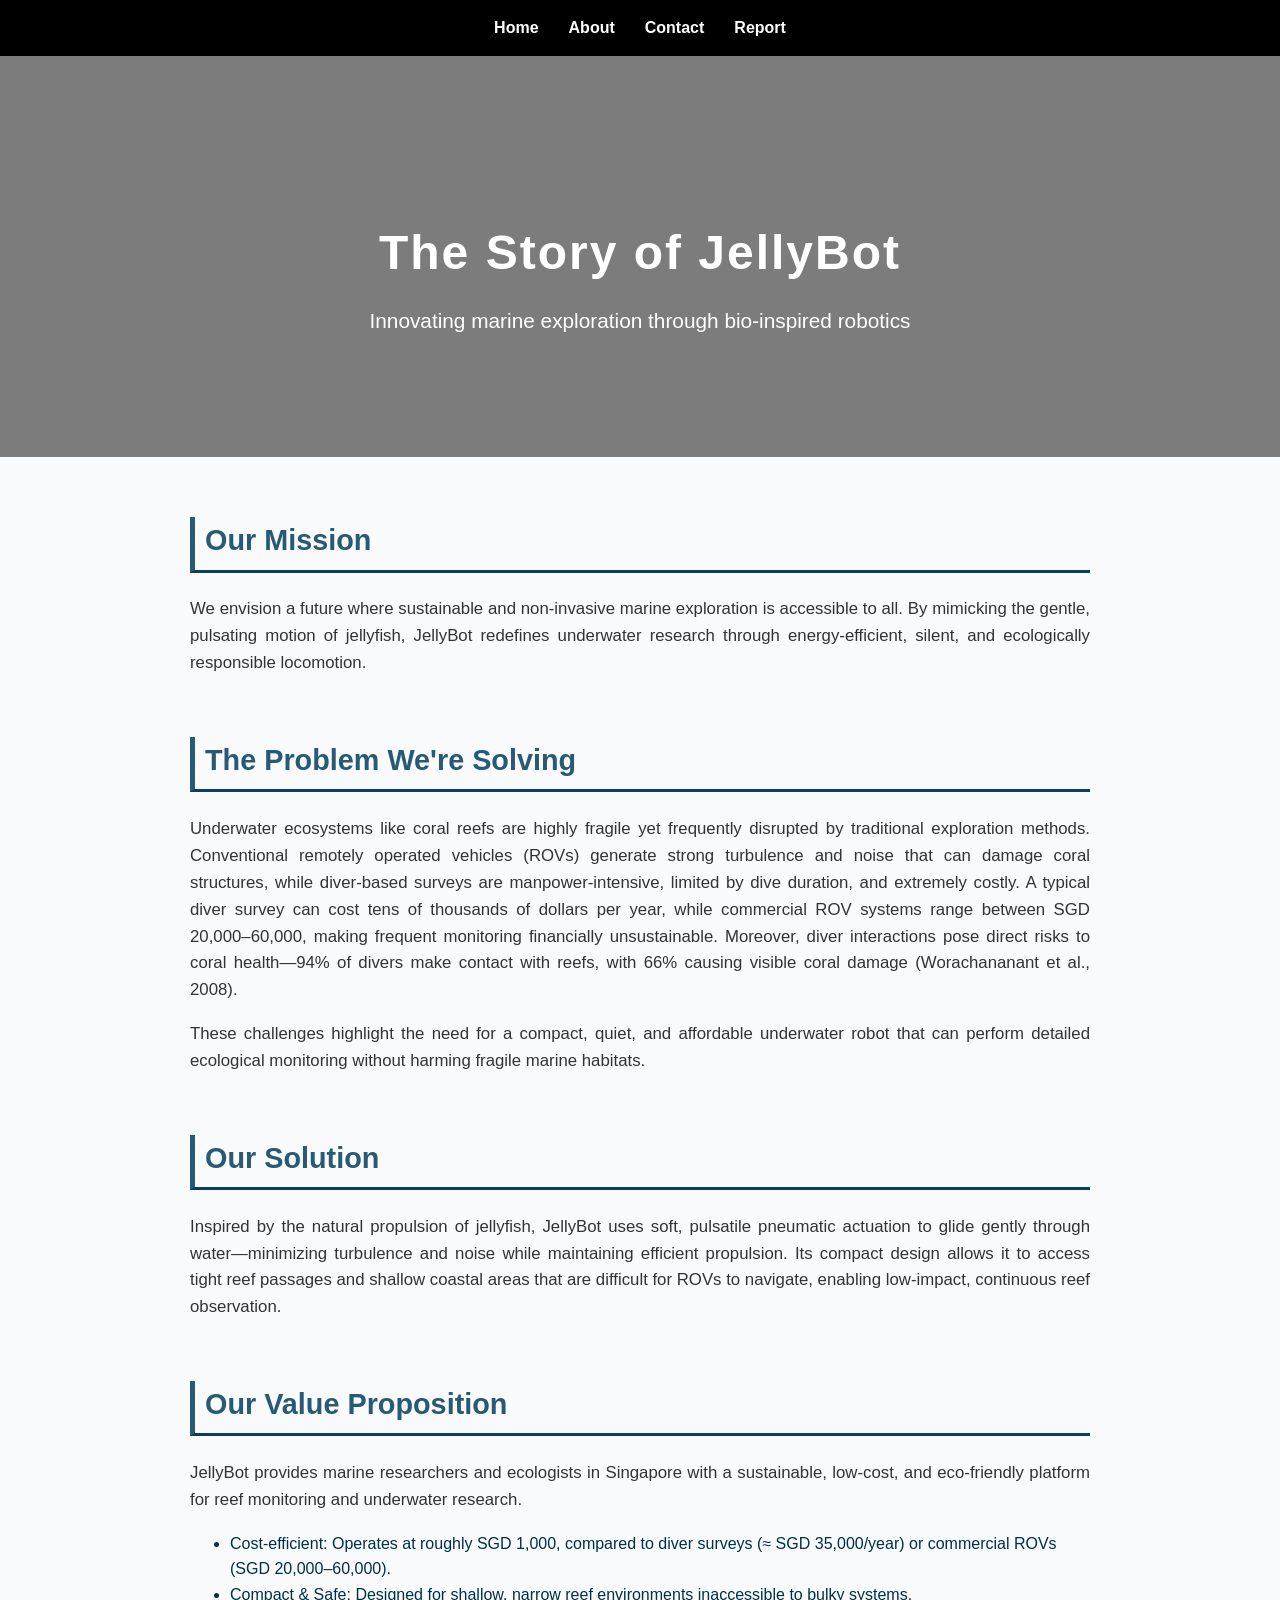
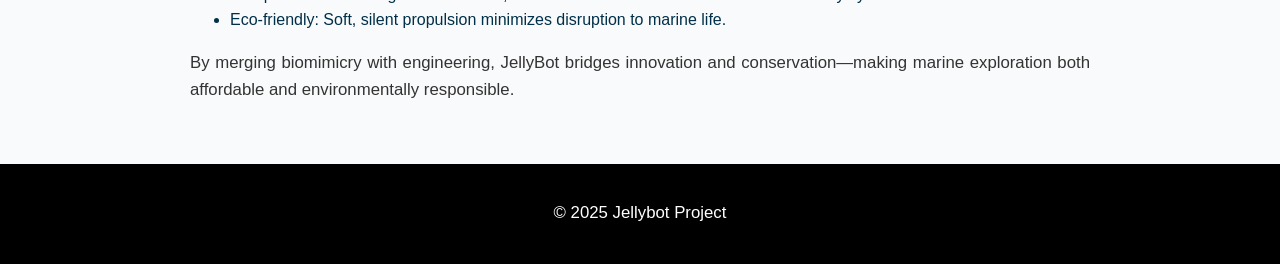
==== about.html @ fb3aaa93 "Update about.html" ====
<!DOCTYPE html>
<html lang="en">
<head>
  <meta charset="UTF-8">
  <meta name="viewport" content="width=device-width, initial-scale=1.0">
  <title>About JellyBot</title>
  <link rel="stylesheet" href="css/style.css">
  <style>
    body {
      margin: 0;
      font-family: Arial, sans-serif;
      background-color: #f9fafb;
      color: #003049;
    }

    /* Header Navigation */
    header nav {
      display: flex;
      justify-content: center;
      gap: 30px;
      background-color: #000;
      padding: 15px 0;
    }

    header nav a {
      color: white;
      text-decoration: none;
      font-weight: bold;
    }

    header nav a:hover {
      text-decoration: underline;
    }

    /* Hero Banner */
    .hero {
      background-image: url('https://github.com/JellyBotNUS/JellyBotNUS.github.io/blob/main/images/backgroundimage.jpg?raw=true');
      background-size: cover;
      background-position: center;
      background-repeat: no-repeat;
      color: white;
      text-align: center;
      padding: 120px 20px;
      position: relative;
    }

    .hero::before {
      content: "";
      position: absolute;
      top: 0; left: 0; right: 0; bottom: 0;
      background: rgba(0, 0, 0, 0.5);
      z-index: 0;
    }

    .hero h1 {
      position: relative;
      z-index: 1;
      font-size: 3em;
      letter-spacing: 2px;
    }

    .hero p {
      position: relative;
      z-index: 1;
      font-size: 1.3em;
      margin-top: 10px;
      color: #dbe8f4;
    }

    /* Content Container */
    .content-container {
      max-width: 900px;
      margin: 40px auto;
      padding: 0 20px;
      text-align: left;
    }

    section {
      margin-bottom: 60px;
    }

    h2 {
      color: #295a75;
      border-left: 5px solid #295a75;
      padding-left: 10px;
    }

    /* Team Section */
    .team-members {
      display: flex;
      flex-wrap: wrap;
      justify-content: center;
      gap: 30px;
      margin-top: 30px;
    }

    .team-member {
      text-align: center;
      background: white;
      padding: 20px;
      border-radius: 12px;
      box-shadow: 0 4px 12px rgba(0, 0, 0, 0.1);
      flex: 1 1 200px;
      max-width: 220px;
      transition: transform 0.3s;
    }

    .team-member:hover {
      transform: translateY(-5px);
    }

    .team-member img {
      width: 120px;
      height: 120px;
      border-radius: 50%;
      object-fit: cover;
      margin-bottom: 15px;
      border: 3px solid #295a75;
    }

    .team-member h3 {
      margin-bottom: 5px;
      color: #003049;
    }

    .team-member h4 {
      margin-top: 0;
      color: #295a75;
      font-weight: normal;
    }

    .team-member p {
      color: #555;
      font-size: 0.9em;
    }

    footer {
      background-color: #000;
      color: white;
      text-align: center;
      padding: 20px 0;
    }
  </style>
</head>

<body>
  <!-- Navigation -->
  <header>
    <nav>
      <a href="../index.html">Home</a>
      <a href="../about.html">About</a>
      <a href="../contact.html">Contact</a>
      <a href="report/report.html">Report</a>
    </nav>
  </header>

  <!-- Hero Section -->
  <section class="hero">
    <h1>The Story of JellyBot</h1>
	<p style="text-align: center; color:white">Innovating marine exploration through bio-inspired robotics</p>
  </section>

  <!-- Mission, Vision, and Beliefs -->
  <div class="content-container">
    <section>
      <h2>Our Mission</h2>
      <p>
        We envision a future where sustainable and non-invasive marine exploration is accessible to all. By mimicking the gentle, pulsating motion of jellyfish, JellyBot redefines underwater research through energy-efficient, silent, and ecologically responsible locomotion.  
      </p>
    </section>

    <section>
      <h2>The Problem We're Solving</h2>
      <p>
    Underwater ecosystems like coral reefs are highly fragile yet frequently disrupted by traditional exploration methods. Conventional remotely operated vehicles (ROVs) generate strong turbulence and noise that can damage coral structures, while diver-based surveys are manpower-intensive, limited by dive duration, and extremely costly.
    A typical diver survey can cost tens of thousands of dollars per year, while commercial ROV systems range between SGD 20,000–60,000, making frequent monitoring financially unsustainable.
    Moreover, diver interactions pose direct risks to coral health—94% of divers make contact with reefs, with 66% causing visible coral damage (Worachananant et al., 2008).
    </p><p>
    These challenges highlight the need for a compact, quiet, and affordable underwater robot that can perform detailed ecological monitoring without harming fragile marine habitats.
    </p>
      </section>
    
    <section>
      <h2>Our Solution</h2>
      <p>
        Inspired by the natural propulsion of jellyfish, JellyBot uses soft, pulsatile pneumatic actuation to glide gently through water—minimizing turbulence and noise while maintaining efficient propulsion. Its compact design allows it to access tight reef passages and shallow coastal areas that are difficult for ROVs to navigate, enabling low-impact, continuous reef observation.
      </p>
    </section>

    <section>
      <h2>Our Value Proposition</h2>
      <p>
        JellyBot provides marine researchers and ecologists in Singapore with a sustainable, low-cost, and eco-friendly platform for reef monitoring and underwater research.
        <p> <ul>
		    <li>Cost-efficient: Operates at roughly SGD 1,000, compared to diver surveys (≈ SGD 35,000/year) or commercial ROVs (SGD 20,000–60,000).</li>
        <li>Compact & Safe: Designed for shallow, narrow reef environments inaccessible to bulky systems.</li>
        <li>Eco-friendly: Soft, silent propulsion minimizes disruption to marine life.</li>
        </ul></p><p>
        By merging biomimicry with engineering, JellyBot bridges innovation and conservation—making marine exploration both affordable and environmentally responsible.
      </p>
    </section>

  </div>

  <!-- Footer -->
  <footer>
    <p style="text-align:center; color:white;">© 2025 Jellybot Project</p>
  </footer>
</body>
</html>
---- css/style.css ----
/* ===== GLOBAL ===== */
body {
  margin: 0;
  font-family: Arial, sans-serif;
  color: #333;
  line-height: 1.6;
  background-color: #fdfdfd;
}

/* ===== NAVIGATION ===== */
header nav {
  display: flex;
  justify-content: center;
  gap: 30px;
  background-color: #000; /* Dark ocean blue */
  padding: 15px 0;
}

header nav a {
  color: white;
  text-decoration: none;
  font-weight: bold;
  font-size: 1rem;
  transition: 0.3s;
}

header nav a:hover {
  text-decoration: underline;
  color: #ffd700;
}

/* ===== HERO SECTION ===== */
.hero {
  position: relative;
  background-image: url('https://github.com/JellyBotNUS/JellyBotNUS.github.io/blob/main/images/backgroundimage.jpg?raw=true');
  background-size: cover;
  background-position: center;
  background-repeat: no-repeat;
  color: white;
  text-align: center;
  padding: 120px 20px;
}

.hero::before {
  content: "";
  position: absolute;
  inset: 0;
  background: rgba(0, 0, 0, 0.5);
  z-index: 0;
}

.hero h1,
.hero p {
  position: relative;
  z-index: 1;
}

.hero h1 {
  font-size: 2.5rem;
  margin-bottom: 12px;
}

.hero p {
  font-size: 1.2rem;
  max-width: 600px;
  margin: 0 auto;
}

/* ===== FEATURES SECTION (Index) ===== */
.features {
  display: grid;
  grid-template-columns: repeat(auto-fit, minmax(250px, 1fr));
  gap: 25px;
  padding: 60px 20px;
  max-width: 1000px;
  margin: auto;
}

.feature-card {
  background: #f9f9f9;
  border-radius: 12px;
  padding: 25px;
  text-align: center;
  box-shadow: 0 6px 15px rgba(0, 0, 0, 0.15);
  transition: transform 0.3s;
}

.feature-card:hover {
  transform: translateY(-5px);
}

.feature-card h2 {
  color: #0a3d62;
  margin-top: 0;
}

/* ===== CONTENT CONTAINERS ===== */
.content-container,
main {
  max-width: 900px;
  margin: 60px auto;
  padding: 0 20px 80px;
  text-align: left;
}

h2 {
  color: #0a3d62;
  margin-top: 40px;
  border-bottom: 3px solid #0a3d62;
  padding-bottom: 6px;
  font-size: 1.8rem;
}

p {
  text-align: justify;
  color: #333;
  font-size: 1.05rem;
}

/* ===== SUBSYSTEM SECTION ===== */
.subsystem-heading {
  text-align: center;
  color: #0a3d62;
  font-size: 2rem;
  font-weight: bold;
  margin-top: 60px;
}

.subsystems {
  display: grid;
  grid-template-columns: repeat(auto-fit, minmax(200px, 1fr));
  gap: 30px;
  padding: 40px 20px 80px;
  max-width: 1000px;
  margin: auto;
}

.cube {
  background-color: #0a3d62;
  color: white;
  border-radius: 15px;
  text-align: center;
  padding: 60px 20px;
  text-decoration: none;
  font-size: 1.2rem;
  font-weight: bold;
  transition: transform 0.3s, background-color 0.3s;
  box-shadow: 0 6px 15px rgba(0, 0, 0, 0.2);
}

.cube:hover {
  background-color: #1b6ca8;
  transform: translateY(-5px);
}

/* ===== SUBSYSTEM OVERVIEW (Report Pages) ===== */
.subsystem-overview {
  max-width: 900px;
  margin: 60px auto 10px;
  padding: 0 20px;
}

.subsystem-header {
  text-align: left;
  margin-bottom: 10px;
}

.subsystem-header h2 {
  color: #0a3d62;
  font-size: 2rem;
  margin: 0;
  font-weight: 700;
}

.subsystem-overview p {
  text-align: justify;
  color: #333;
  font-size: 1.1rem;
  line-height: 1.6;
  margin: 0 auto 25px;
  max-width: 750px;
}

.subsystem-description {
  color: black;
  text-align: center;
  padding: 40px 60px;
  margin: 50px auto;
  border-radius: 12px;
  max-width: 900px;
  line-height: 1.6;
  font-size: 1.1rem;
  box-shadow: 0 4px 12px rgba(0, 0, 0, 0.3);
}

/* ===== TABLE OF CONTENT ===== */
.table-of-content {
  max-width: 900px;
  margin: 40px auto;
  padding: 0 20px;
}

.table-of-content h2 {
  color: #0a3d62;
  border-bottom: 3px solid #0a3d62;
  padding-bottom: 6px;
}

.table-of-content sl-tree {
  margin-top: 10px;
}

/* ===== SUBSECTIONS ===== */
.subsection {
  margin-left: 30px;
  font-size: 1.3em;
  color: #0a3d62;
}

/* ===== IMAGE STYLES ===== */
.center-image {
  text-align: center;
  margin: 20px 0;
}

.center-image img {
  width: 70%;
  border-radius: 8px;
  box-shadow: 0 2px 8px rgba(0, 0, 0, 0.2);
}

.image-row {
  display: flex;
  justify-content: space-between;
  margin-top: 20px;
  gap: 10px;
  margin-bottom: 0px;
}

.image-left {
  flex: 3;
}

.image-right {
  flex: 1;
}

.image-left img,
.image-right img {
  width: 100%;
  border-radius: 8px;
  box-shadow: 0 2px 8px rgba(0, 0, 0, 0.2);
}

.figure-caption {
  text-align: center;
  font-size: 0.9em;
  color: #555;
  margin-top: 8px;
  font-style: italic;
}

/* ===== TABLE STYLES ===== */
.styled-table {
  width: 100%;
  border-collapse: collapse;
  margin-top: 20px;
  text-align: center;
  font-family: Arial, sans-serif;
}

.styled-table th {
  background-color: #0a3d62;
  color: white;
  padding: 10px;
  border: 1px solid #333;
}

.styled-table td {
  border: 1px solid #333;
  padding: 8px;
  color: #333;
}

.styled-table tr:nth-child(even) {
  background-color: #f2f2f2;
}

.styled-table tr:hover {
  background-color: #dbe8f1;
}

/* ===== FOOTER ===== */
footer {
  background-color: #000;
  color: white;
  text-align: center;
  padding: 20px 0;
  margin-top: 60px;
  font-size: 0.95rem;
}

/* ===== LINKS ===== */
a {
  color: #1b6ca8;
  text-decoration: none;
}

a:hover {
  text-decoration: underline;
}
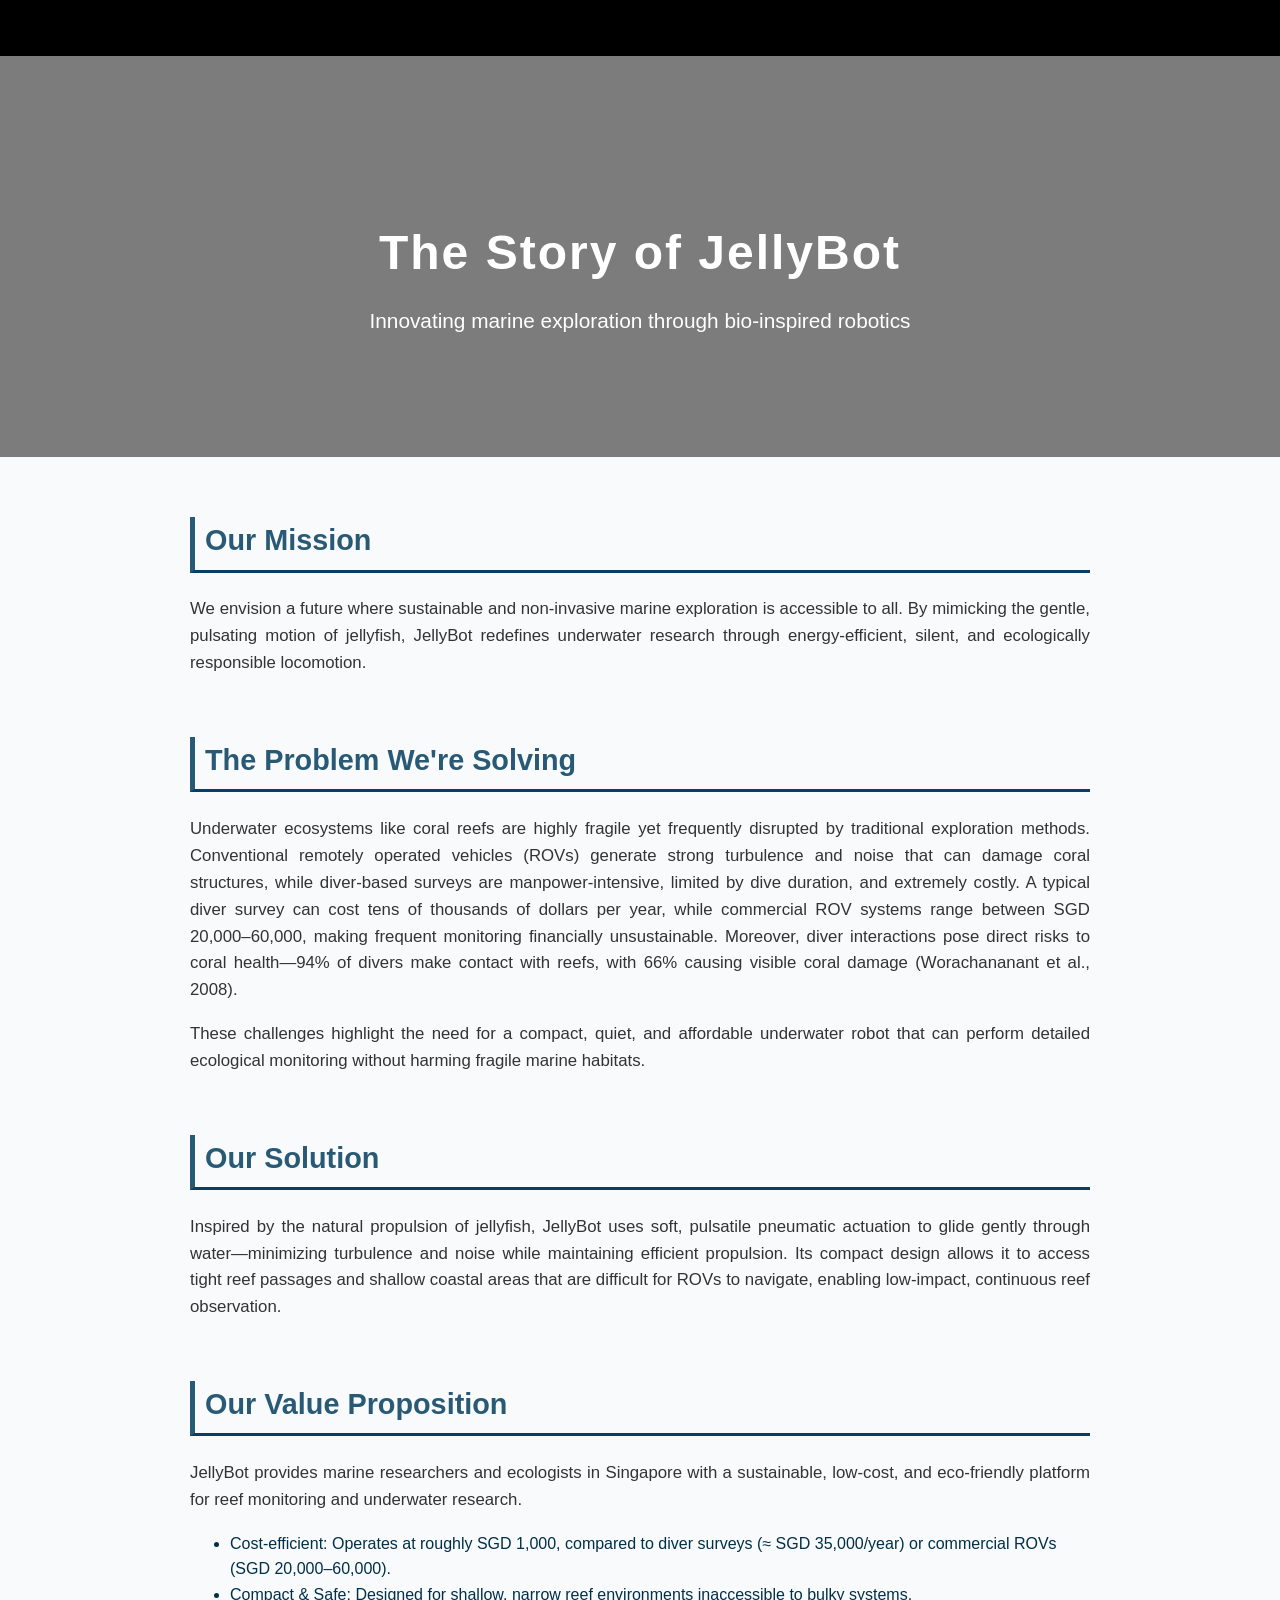
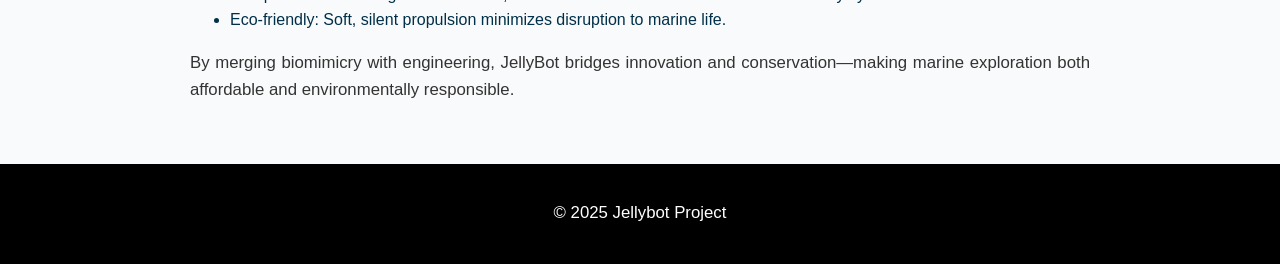
==== commit 85f24e36: "Update about.html" ====
--- a/about.html
+++ b/about.html
@@ -23,7 +23,7 @@
     }
 
     header nav a {
-      color: white;
+      color: black;
       text-decoration: none;
       font-weight: bold;
     }
@@ -219,3 +219,4 @@
 
 
 
+
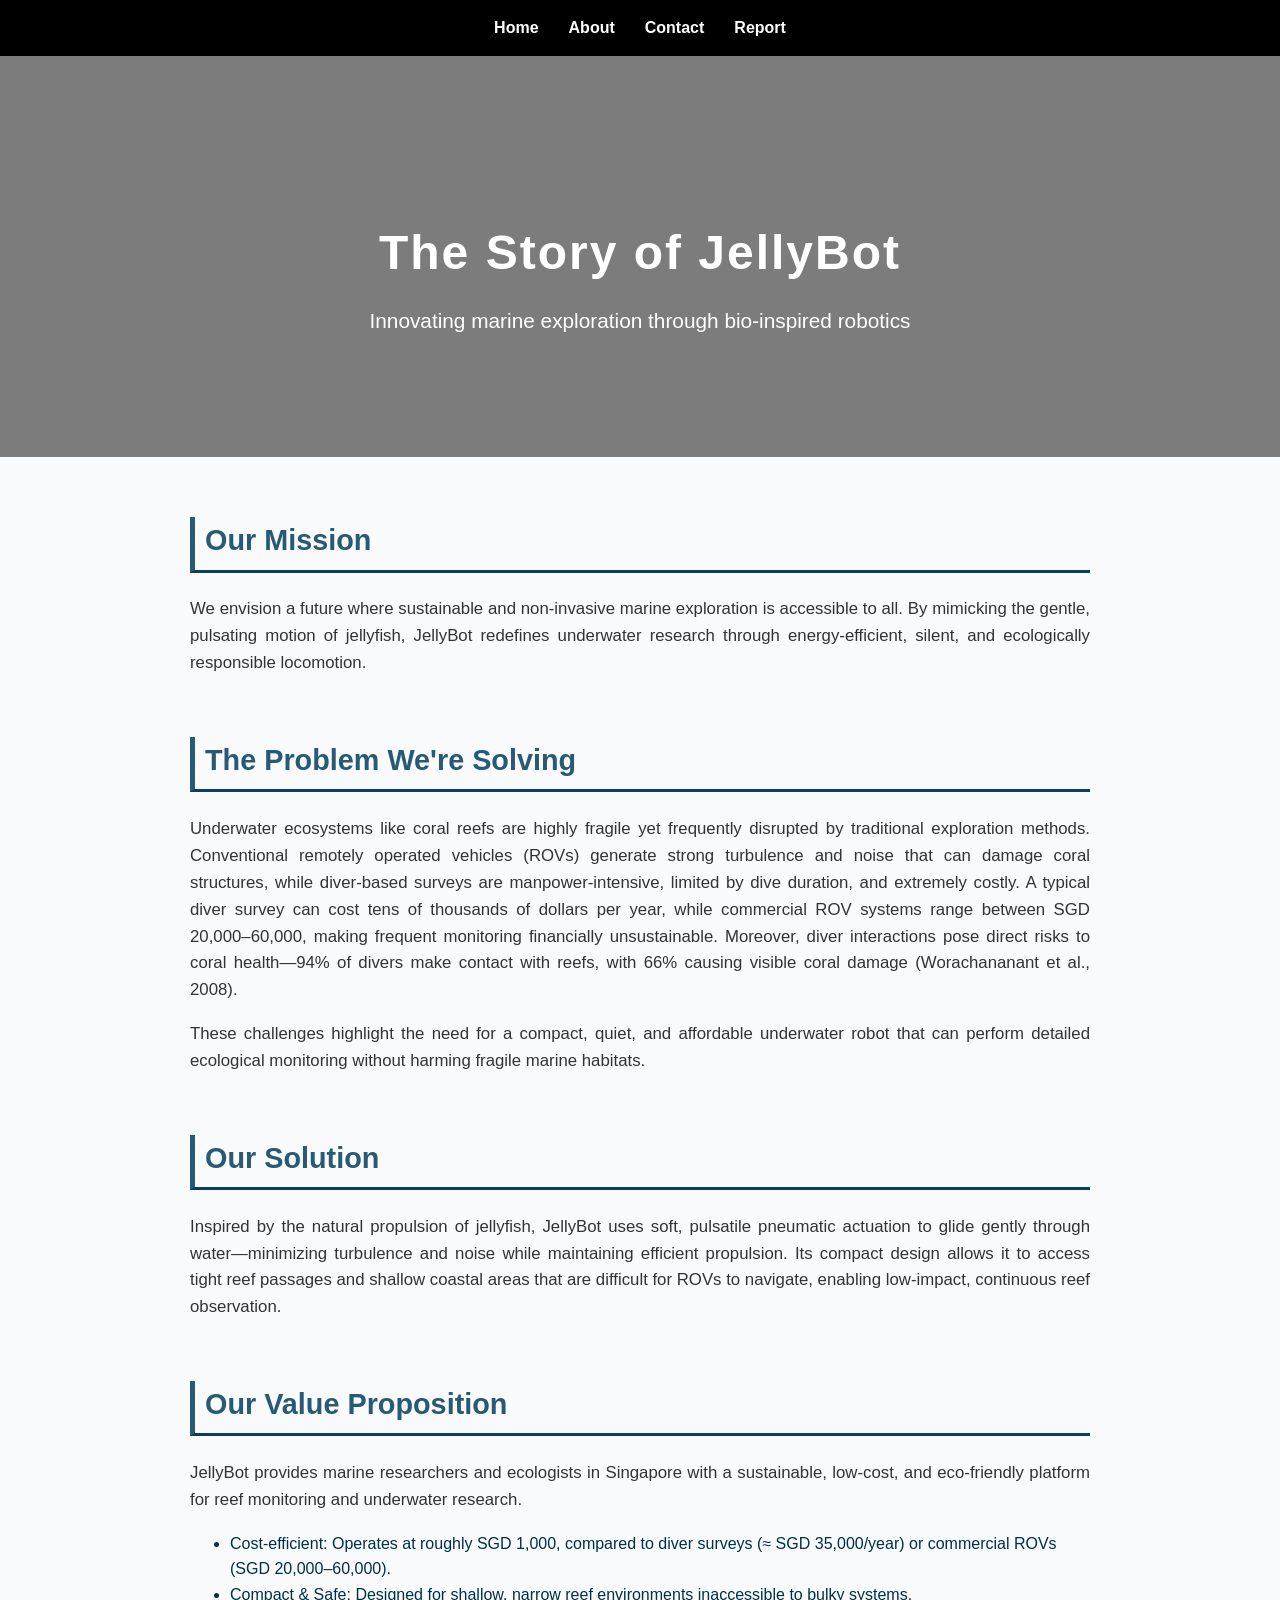
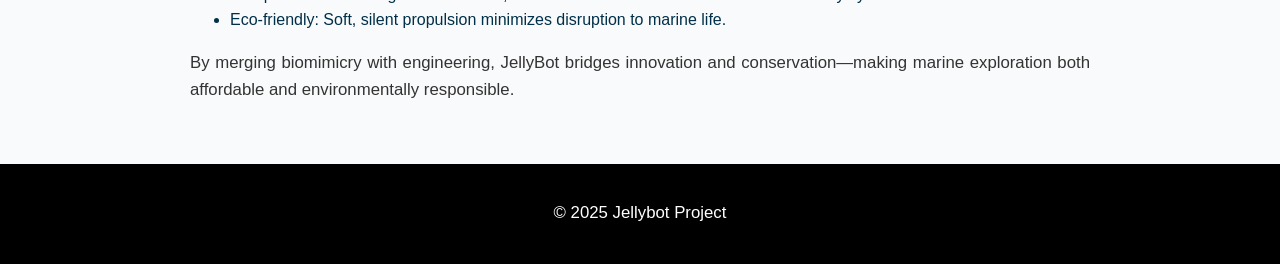
==== commit f0685db5: "Update about.html" ====
--- a/about.html
+++ b/about.html
@@ -23,7 +23,7 @@
     }
 
     header nav a {
-      color: black;
+      color: white;
       text-decoration: none;
       font-weight: bold;
     }
@@ -220,3 +220,4 @@
 
 
 
+
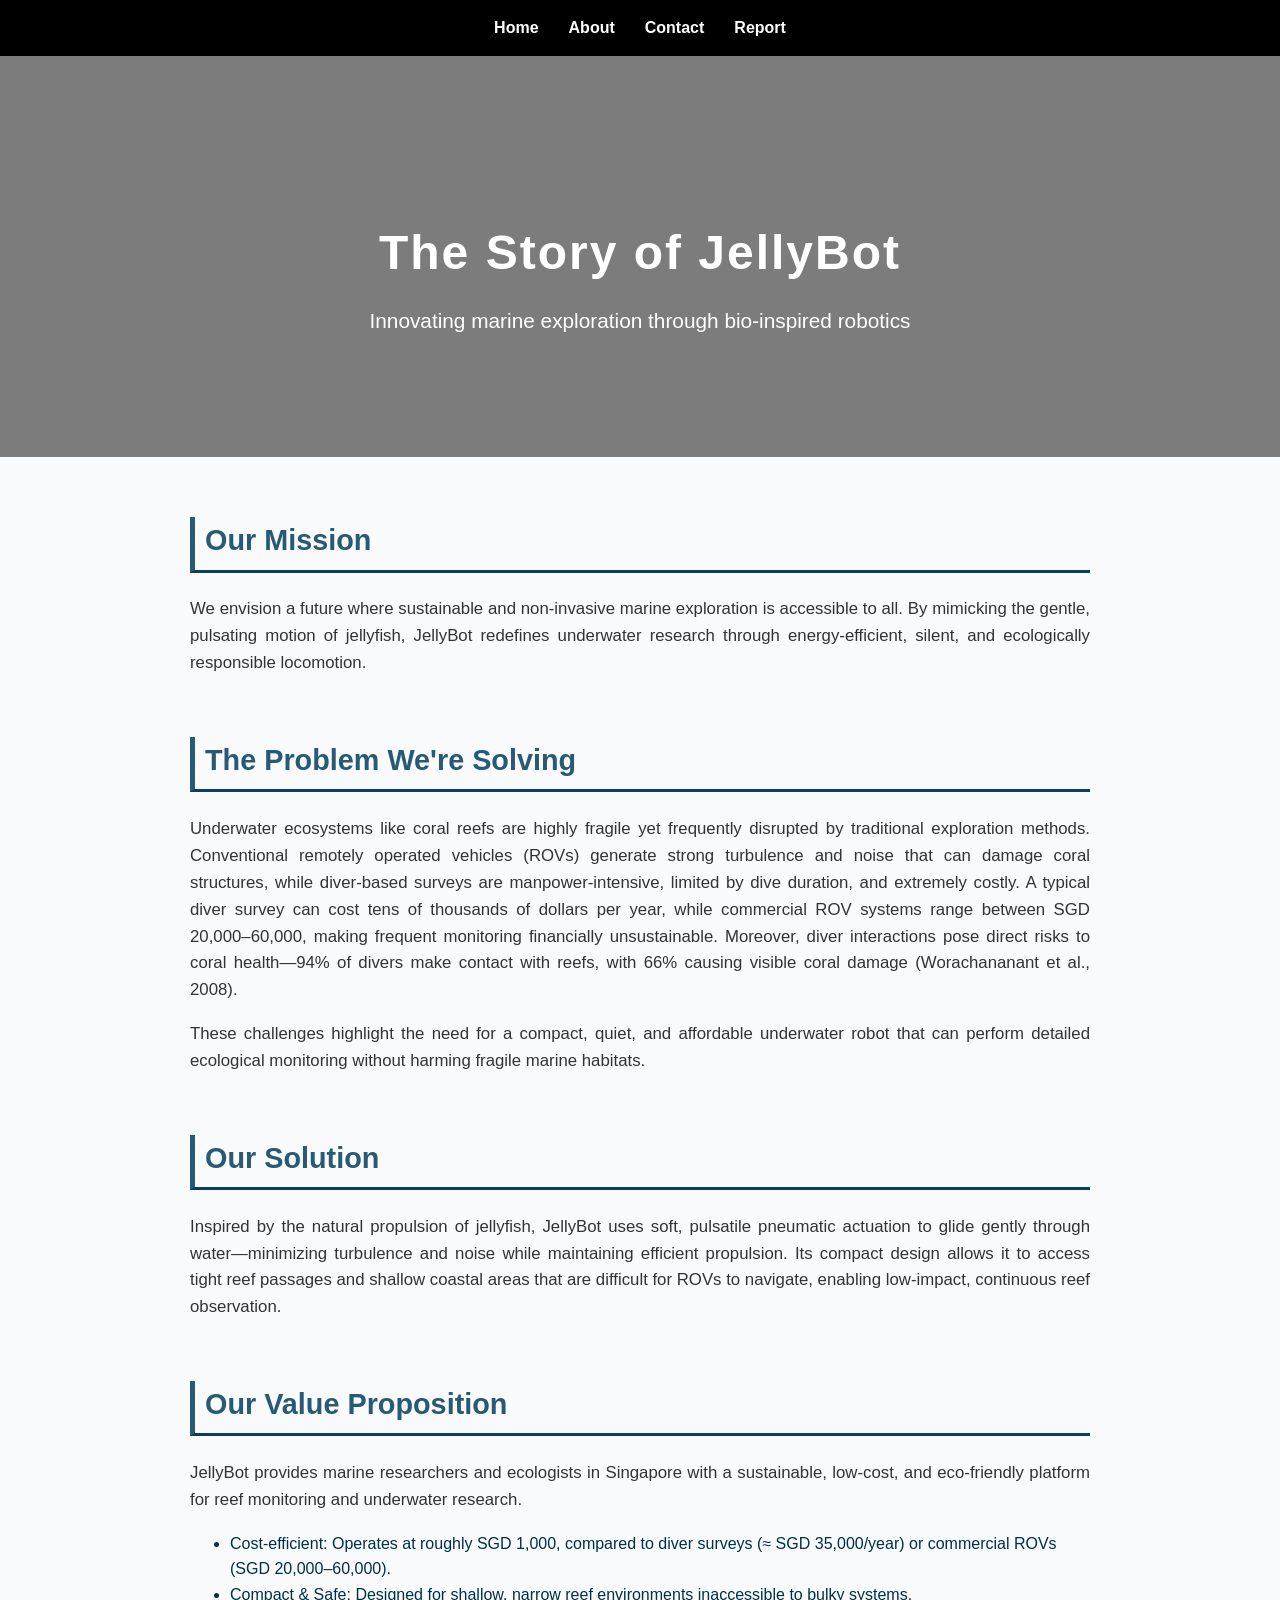
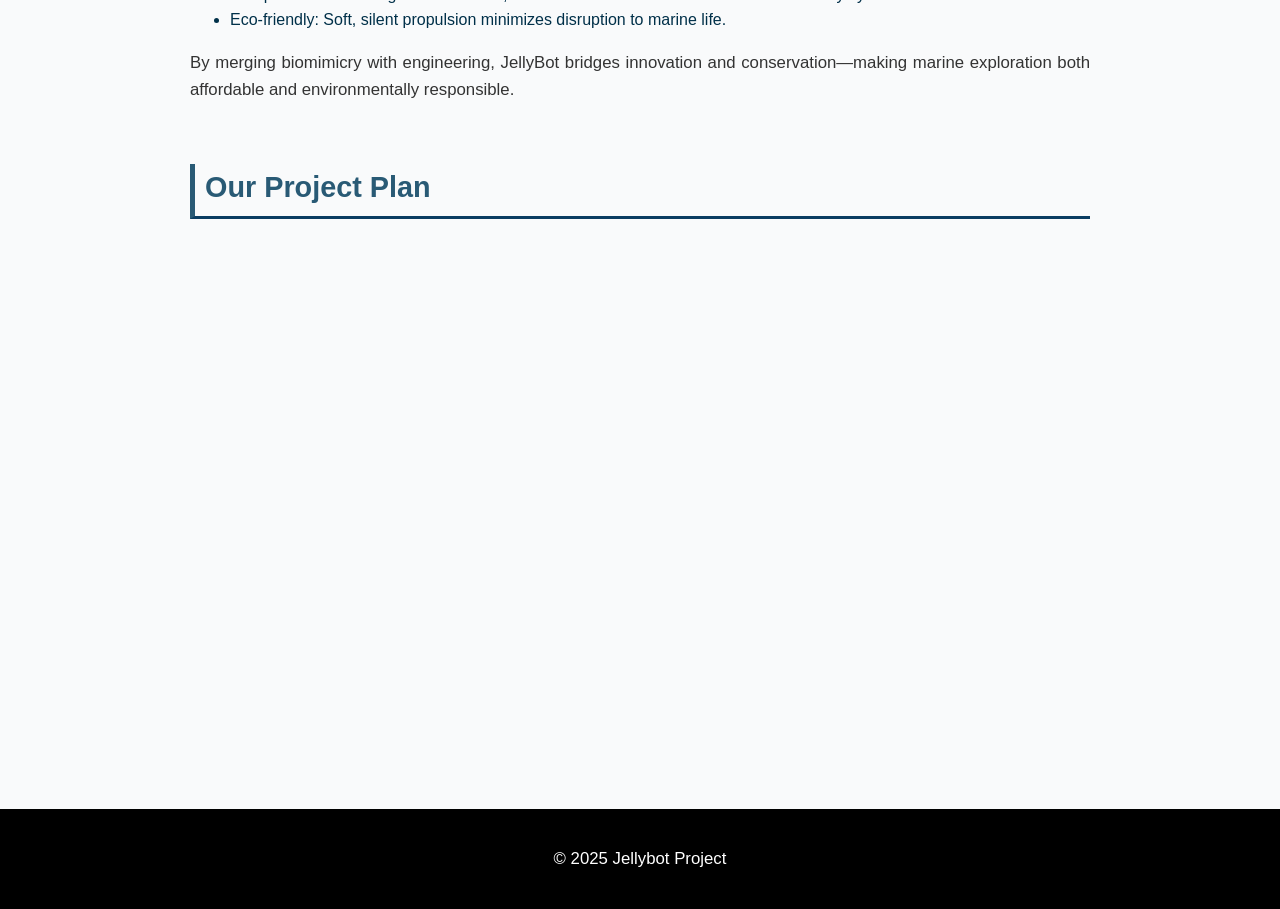
==== commit a04b7def: "Update about.html" ====
--- a/about.html
+++ b/about.html
@@ -12,6 +12,23 @@
       background-color: #f9fafb;
       color: #003049;
     }
+	      /* Optional: make the iframe responsive */
+    .spreadsheet-container {
+      position: relative;
+      width: 100%;
+      padding-bottom: 56.25%; /* 16:9 Aspect Ratio */
+      height: 0;
+      overflow: hidden;
+    }
+
+    .spreadsheet-container iframe {
+      position: absolute;
+      top: 0;
+      left: 0;
+      width: 100%;
+      height: 100%;
+      border: none;
+    }
 
     /* Header Navigation */
     header nav {
@@ -200,6 +217,13 @@
       </p>
     </section>
 
+	  <section>
+      <h2>Our Project Plan</h2>
+	<div class="spreadsheet-container">
+    <iframe src="https://docs.google.com/spreadsheets/d/e/2PACX-1vRmkAxV5fVDMlaFTGk1D9_-tDHMLEV_ZLCKX9GaID626hc1k_u2Bw11bNllf9hy5wlKJe0lLvgFqDdh/pubhtml?widget=true&amp;headers=false"></iframe>
+  	</div>
+    </section>
+
   </div>
 
   <!-- Footer -->
@@ -221,3 +245,4 @@
 
 
 
+
--- a/css/style.css
+++ b/css/style.css
@@ -309,8 +309,21 @@
 a:hover {
   text-decoration: underline;
 }
-
-
-
-
-
+/* FORCE NAV ALWAYS BLACK BACKGROUND + WHITE TEXT */
+header nav {
+  background-color: #000 !important;
+}
+
+header nav a {
+  color: white !important;
+}
+
+header nav a:hover {
+  color: #ffd700 !important;
+}
+
+
+
+
+
+
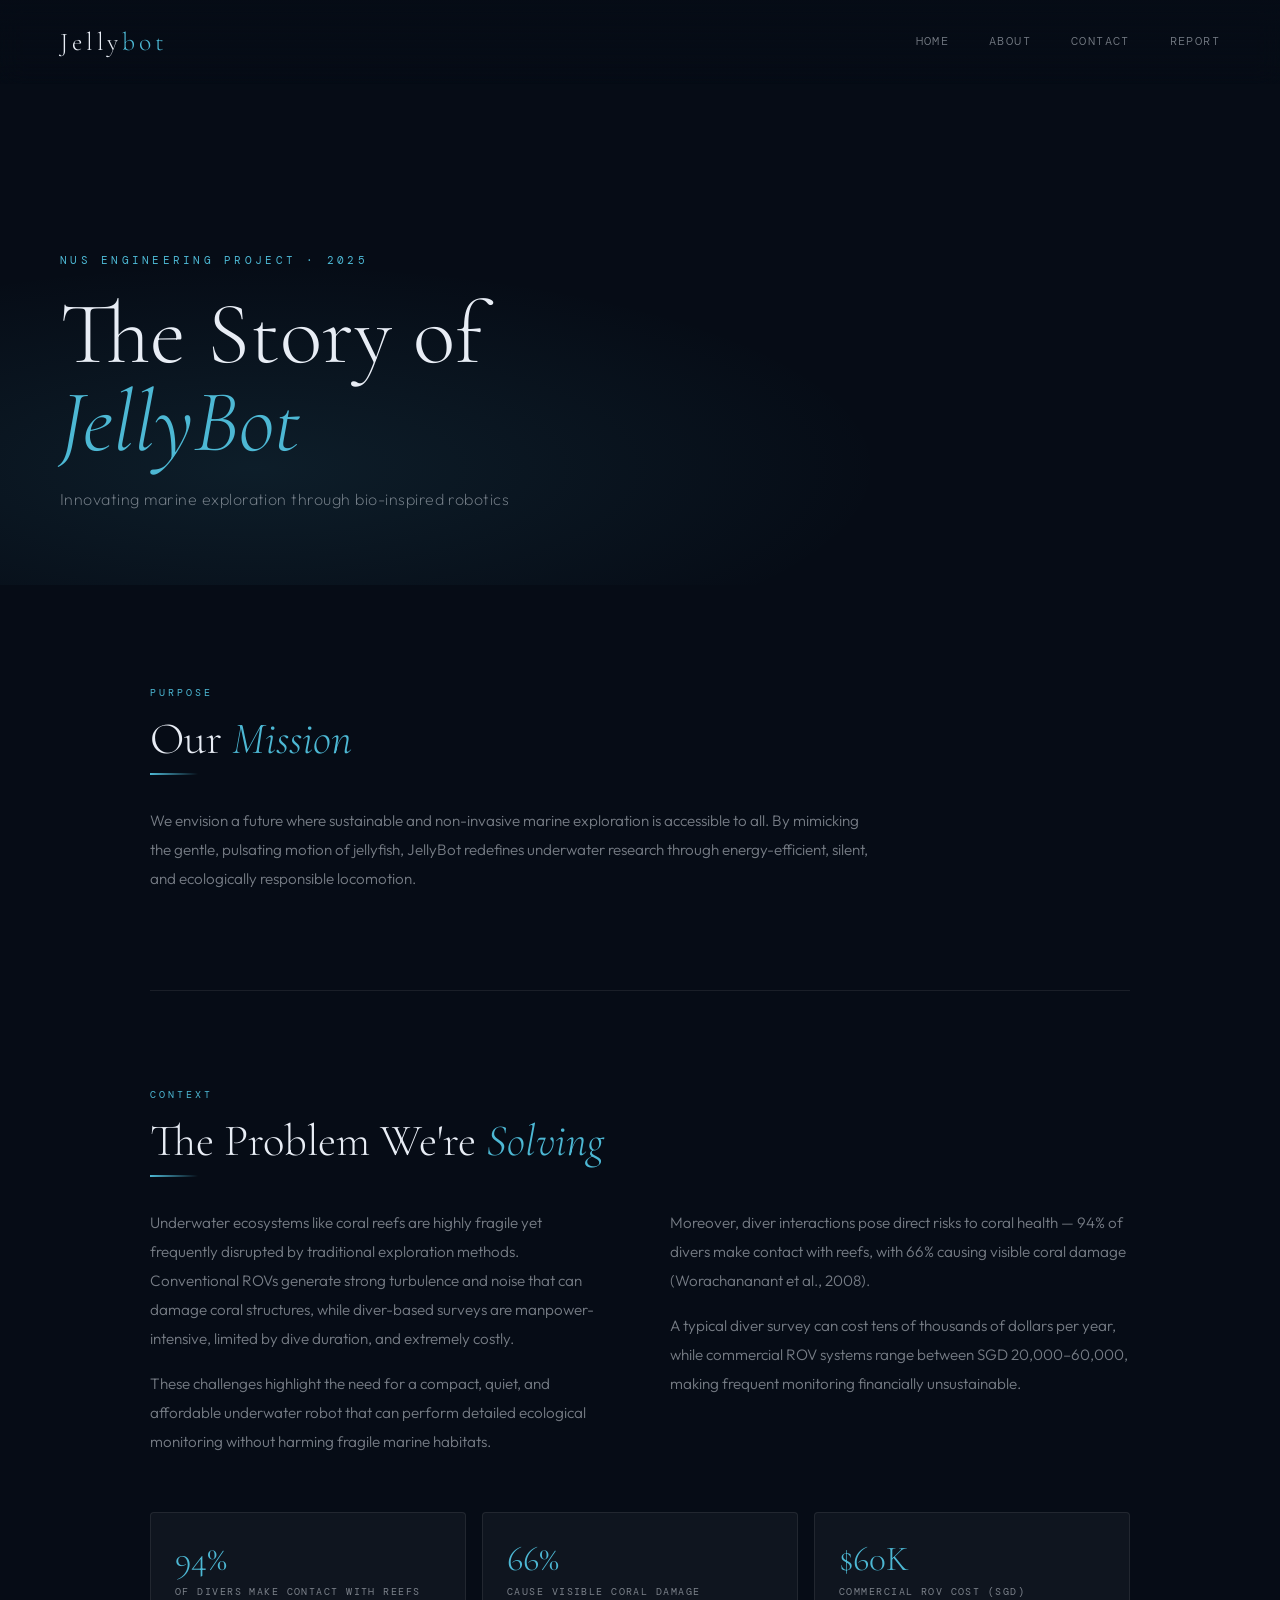
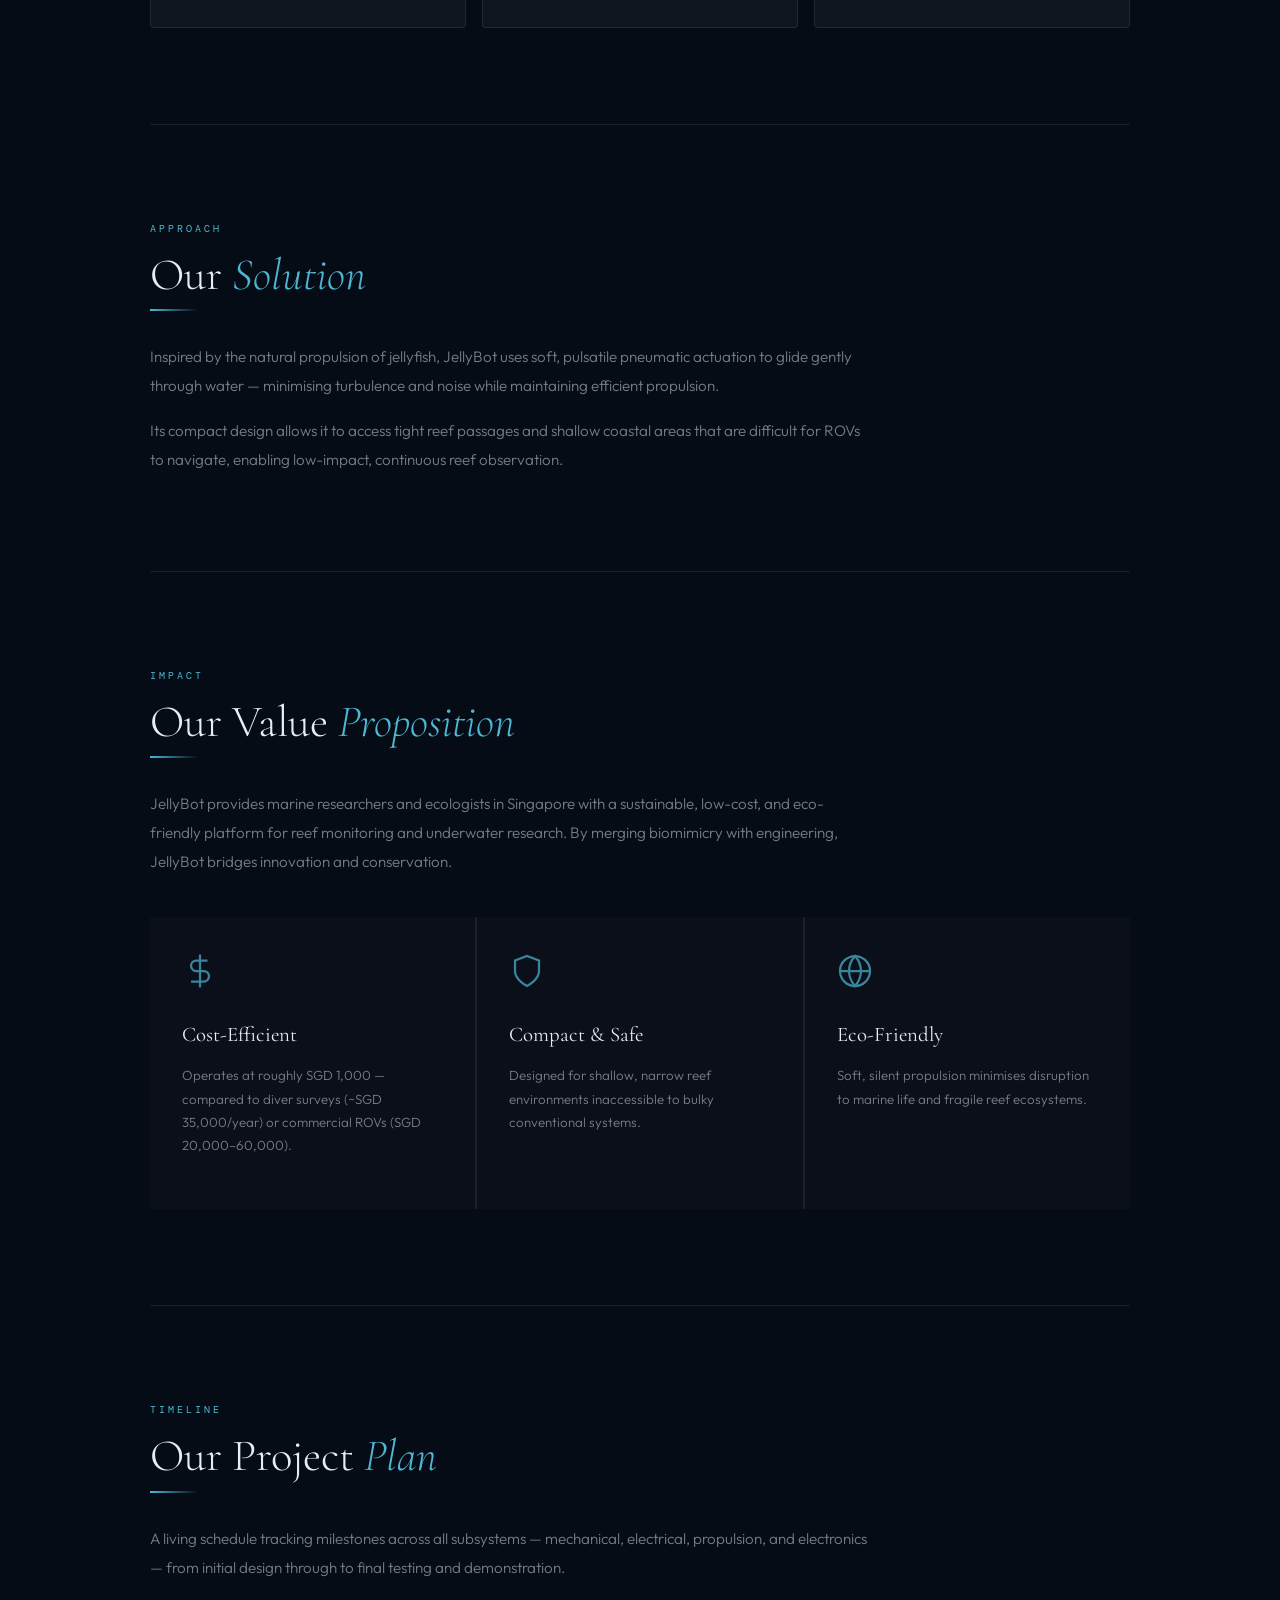
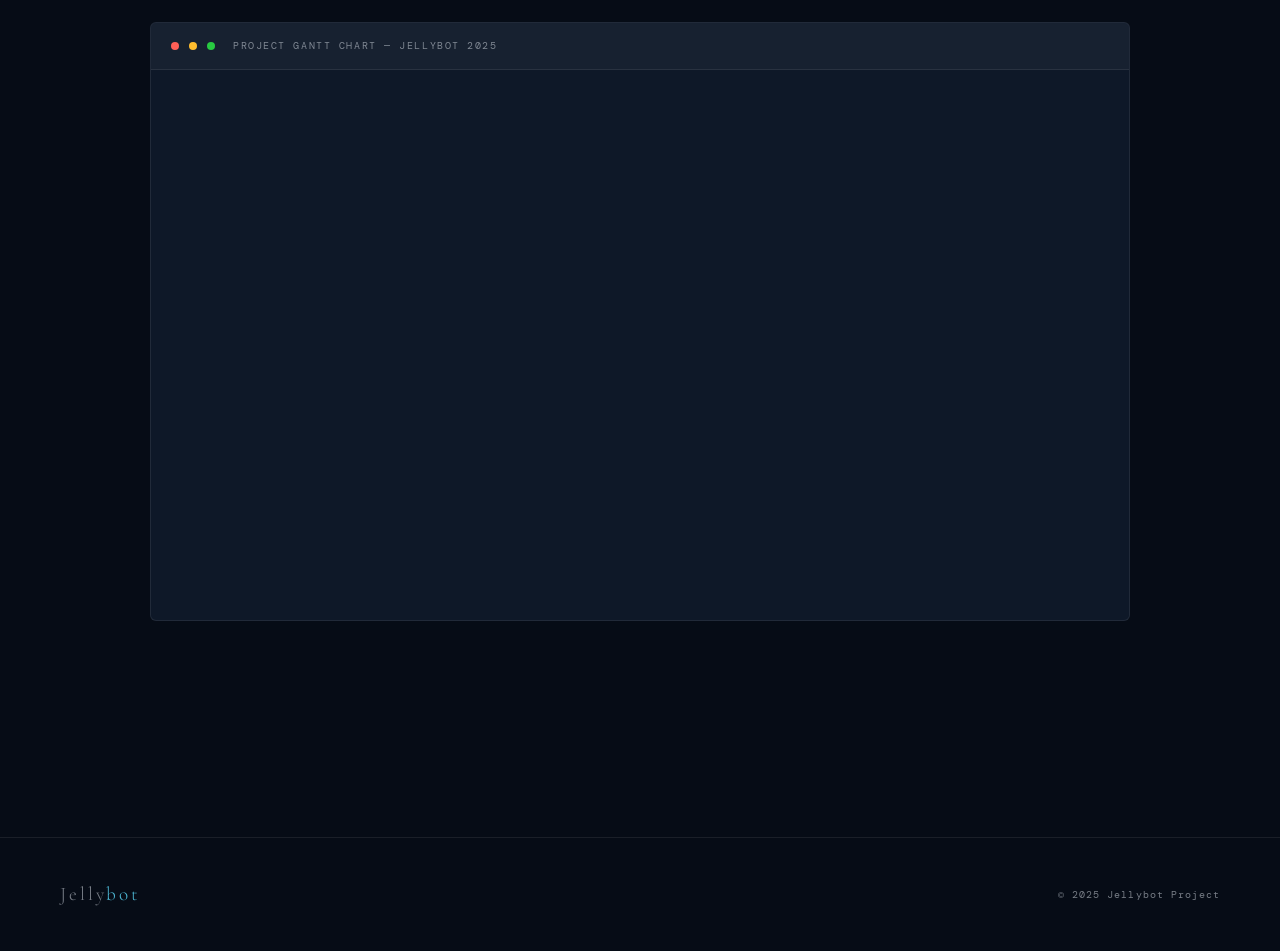
==== commit 977e4294: "Update about.html" ====
--- a/about.html
+++ b/about.html
@@ -3,246 +3,591 @@
 <head>
   <meta charset="UTF-8">
   <meta name="viewport" content="width=device-width, initial-scale=1.0">
-  <title>About JellyBot</title>
-  <link rel="stylesheet" href="css/style.css">
+  <title>About | Jellybot</title>
+  <link rel="preconnect" href="https://fonts.googleapis.com">
+  <link rel="preconnect" href="https://fonts.gstatic.com" crossorigin>
+  <link href="https://fonts.googleapis.com/css2?family=Cormorant+Garamond:ital,wght@0,300;0,400;0,600;1,300;1,400&family=DM+Mono:wght@300;400&family=Outfit:wght@200;300;400;500&display=swap" rel="stylesheet">
+
   <style>
+    *, *::before, *::after { box-sizing: border-box; margin: 0; padding: 0; }
+
+    :root {
+      --ink: #0a0f1a;
+      --deep: #060c16;
+      --surface: #0e1828;
+      --glass: rgba(255,255,255,0.04);
+      --glass-border: rgba(255,255,255,0.08);
+      --text: #e8edf5;
+      --muted: rgba(232,237,245,0.5);
+      --accent: #4db8d4;
+      --accent-dim: rgba(77,184,212,0.12);
+      --seafoam: #6ee7c7;
+    }
+
+    html { scroll-behavior: smooth; }
+
     body {
-      margin: 0;
-      font-family: Arial, sans-serif;
-      background-color: #f9fafb;
-      color: #003049;
-    }
-	      /* Optional: make the iframe responsive */
+      font-family: 'Outfit', sans-serif;
+      background-color: var(--deep);
+      color: var(--text);
+      overflow-x: hidden;
+      line-height: 1.7;
+    }
+
+    ::-webkit-scrollbar { width: 4px; }
+    ::-webkit-scrollbar-track { background: var(--deep); }
+    ::-webkit-scrollbar-thumb { background: var(--accent); border-radius: 2px; }
+
+    /* ─── NAV ───────────────────────────────────────── */
+    header {
+      position: fixed;
+      top: 0; left: 0; right: 0;
+      z-index: 100;
+      padding: 20px 60px;
+      display: flex;
+      justify-content: space-between;
+      align-items: center;
+      background: linear-gradient(to bottom, rgba(6,12,22,0.97) 0%, transparent 100%);
+      backdrop-filter: blur(12px);
+      -webkit-backdrop-filter: blur(12px);
+      transition: padding 0.3s ease, background 0.3s ease;
+    }
+
+    .logo {
+      font-family: 'Cormorant Garamond', serif;
+      font-size: 1.6em;
+      font-weight: 300;
+      letter-spacing: 0.15em;
+      color: var(--text);
+      text-decoration: none;
+    }
+    .logo span { color: var(--accent); }
+
+    nav { display: flex; gap: 40px; }
+
+    nav a {
+      font-family: 'DM Mono', monospace;
+      font-size: 0.72em;
+      font-weight: 300;
+      letter-spacing: 0.12em;
+      text-transform: uppercase;
+      color: var(--muted);
+      text-decoration: none;
+      transition: color 0.3s;
+      position: relative;
+    }
+    nav a::after {
+      content: '';
+      position: absolute;
+      bottom: -4px; left: 0; right: 0;
+      height: 1px;
+      background: var(--accent);
+      transform: scaleX(0);
+      transition: transform 0.3s ease;
+      transform-origin: left;
+    }
+    nav a:hover { color: var(--text); }
+    nav a:hover::after { transform: scaleX(1); }
+
+    /* ─── HERO ──────────────────────────────────────── */
+    .hero {
+      position: relative;
+      min-height: 65vh;
+      display: flex;
+      flex-direction: column;
+      justify-content: flex-end;
+      align-items: flex-start;
+      overflow: hidden;
+      padding: 0 60px 72px;
+    }
+
+    .hero-bg {
+      position: absolute;
+      inset: 0;
+      background-image: url('https://github.com/JellyBotNUS/JellyBotNUS.github.io/blob/main/images/backgroundimage.jpg?raw=true');
+      background-size: cover;
+      background-position: center;
+      opacity: 0.2;
+      filter: saturate(0.5) brightness(0.7);
+    }
+
+    .hero-overlay {
+      position: absolute;
+      inset: 0;
+      background:
+        radial-gradient(ellipse 70% 50% at 20% 80%, rgba(77,184,212,0.1) 0%, transparent 70%),
+        linear-gradient(to bottom, rgba(6,12,22,0.3) 0%, rgba(6,12,22,0.0) 30%, rgba(6,12,22,0.9) 100%);
+    }
+
+    .hero-content {
+      position: relative;
+      z-index: 2;
+      animation: fadeUp 1s ease 0.2s both;
+    }
+
+    .hero-eyebrow {
+      font-family: 'DM Mono', monospace;
+      font-size: 0.68em;
+      letter-spacing: 0.3em;
+      text-transform: uppercase;
+      color: var(--accent);
+      margin-bottom: 20px;
+      display: block;
+    }
+
+    .hero h1 {
+      font-family: 'Cormorant Garamond', serif;
+      font-size: clamp(3em, 7vw, 5.5em);
+      font-weight: 300;
+      line-height: 1.0;
+      color: var(--text);
+    }
+    .hero h1 em { font-style: italic; color: var(--accent); }
+
+    .hero-sub {
+      font-size: 1em;
+      font-weight: 200;
+      color: var(--muted);
+      margin-top: 20px;
+      letter-spacing: 0.03em;
+      max-width: 55ch;
+    }
+
+    @keyframes fadeUp {
+      from { opacity: 0; transform: translateY(24px); }
+      to   { opacity: 1; transform: translateY(0); }
+    }
+
+    /* ─── CONTENT ───────────────────────────────────── */
+    .content-wrap {
+      max-width: 1100px;
+      margin: 0 auto;
+      padding: 100px 60px 120px;
+    }
+
+    /* ─── SECTION BLOCKS ────────────────────────────── */
+    .about-section {
+      margin-bottom: 96px;
+      opacity: 0;
+      transform: translateY(20px);
+      transition: opacity 0.7s ease, transform 0.7s ease;
+    }
+    .about-section.visible { opacity: 1; transform: translateY(0); }
+
+    .section-label {
+      font-family: 'DM Mono', monospace;
+      font-size: 0.62em;
+      letter-spacing: 0.3em;
+      text-transform: uppercase;
+      color: var(--accent);
+      margin-bottom: 12px;
+      display: block;
+    }
+
+    .about-section h2 {
+      font-family: 'Cormorant Garamond', serif;
+      font-size: clamp(2em, 3.5vw, 2.8em);
+      font-weight: 300;
+      color: var(--text);
+      margin-bottom: 8px;
+      line-height: 1.15;
+    }
+    .about-section h2 em { font-style: italic; color: var(--accent); }
+
+    .section-rule {
+      width: 48px;
+      height: 2px;
+      background: linear-gradient(to right, var(--accent), transparent);
+      margin-bottom: 32px;
+    }
+
+    .about-section p {
+      font-size: 0.95em;
+      font-weight: 300;
+      color: var(--muted);
+      line-height: 1.9;
+      max-width: 72ch;
+      margin-bottom: 16px;
+    }
+
+    /* ─── TWO-COL LAYOUT FOR PROBLEM ───────────────── */
+    .split-layout {
+      display: grid;
+      grid-template-columns: 1fr 1fr;
+      gap: 60px;
+      align-items: start;
+    }
+
+    /* ─── STAT CARDS ────────────────────────────────── */
+    .stats-grid {
+      display: grid;
+      grid-template-columns: repeat(3, 1fr);
+      gap: 16px;
+      margin-top: 40px;
+    }
+
+    .stat-card {
+      background: var(--glass);
+      border: 1px solid var(--glass-border);
+      border-radius: 4px;
+      padding: 28px 24px;
+      position: relative;
+      overflow: hidden;
+      transition: border-color 0.3s, background 0.3s;
+    }
+
+    .stat-card::before {
+      content: '';
+      position: absolute;
+      top: 0; left: 0; right: 0;
+      height: 2px;
+      background: linear-gradient(to right, var(--accent), transparent);
+      transform: scaleX(0);
+      transform-origin: left;
+      transition: transform 0.4s ease;
+    }
+
+    .stat-card:hover { border-color: rgba(77,184,212,0.3); background: var(--accent-dim); }
+    .stat-card:hover::before { transform: scaleX(1); }
+
+    .stat-val {
+      font-family: 'Cormorant Garamond', serif;
+      font-size: 2.2em;
+      font-weight: 300;
+      color: var(--accent);
+      line-height: 1;
+      display: block;
+      margin-bottom: 8px;
+    }
+
+    .stat-label {
+      font-family: 'DM Mono', monospace;
+      font-size: 0.6em;
+      letter-spacing: 0.15em;
+      text-transform: uppercase;
+      color: var(--muted);
+      display: block;
+      line-height: 1.5;
+    }
+
+    /* ─── VALUE PROP CARDS ──────────────────────────── */
+    .value-grid {
+      display: grid;
+      grid-template-columns: repeat(3, 1fr);
+      gap: 2px;
+      margin-top: 40px;
+      background: var(--glass-border);
+    }
+
+    .value-card {
+      background: var(--ink);
+      padding: 36px 32px;
+      transition: background 0.3s;
+      position: relative;
+      overflow: hidden;
+    }
+
+    .value-card::after {
+      content: '';
+      position: absolute;
+      top: 0; left: 0; right: 0;
+      height: 2px;
+      background: linear-gradient(to right, var(--accent), transparent);
+      transform: scaleX(0);
+      transform-origin: left;
+      transition: transform 0.4s ease;
+    }
+
+    .value-card:hover { background: var(--surface); }
+    .value-card:hover::after { transform: scaleX(1); }
+
+    .value-icon {
+      width: 36px; height: 36px;
+      margin-bottom: 20px;
+      color: var(--accent);
+      opacity: 0.7;
+    }
+
+    .value-card h3 {
+      font-family: 'Cormorant Garamond', serif;
+      font-size: 1.3em;
+      font-weight: 400;
+      color: var(--text);
+      margin-bottom: 12px;
+    }
+
+    .value-card p {
+      font-size: 0.83em;
+      font-weight: 300;
+      color: var(--muted);
+      line-height: 1.75;
+    }
+
+    /* ─── PROJECT PLAN ──────────────────────────────── */
+    .spreadsheet-wrap {
+      margin-top: 40px;
+      border: 1px solid var(--glass-border);
+      border-radius: 6px;
+      overflow: hidden;
+      background: var(--surface);
+    }
+
+    .spreadsheet-header {
+      padding: 14px 20px;
+      background: var(--glass);
+      border-bottom: 1px solid var(--glass-border);
+      display: flex;
+      align-items: center;
+      gap: 10px;
+    }
+
+    .spreadsheet-header span {
+      font-family: 'DM Mono', monospace;
+      font-size: 0.65em;
+      letter-spacing: 0.15em;
+      text-transform: uppercase;
+      color: var(--muted);
+    }
+
+    .dot { width: 8px; height: 8px; border-radius: 50%; }
+    .dot-r { background: #ff5f57; }
+    .dot-y { background: #ffbd2e; }
+    .dot-g { background: #28ca41; }
+
     .spreadsheet-container {
       position: relative;
       width: 100%;
-      padding-bottom: 56.25%; /* 16:9 Aspect Ratio */
+      padding-bottom: 56.25%;
       height: 0;
       overflow: hidden;
     }
 
     .spreadsheet-container iframe {
       position: absolute;
-      top: 0;
-      left: 0;
+      top: 0; left: 0;
+      width: 100%; height: 100%;
+      border: none;
+    }
+
+    /* ─── DIVIDER ────────────────────────────────────── */
+    .section-divider {
       width: 100%;
-      height: 100%;
-      border: none;
-    }
-
-    /* Header Navigation */
-    header nav {
+      height: 1px;
+      background: var(--glass-border);
+      margin: 0 0 96px;
+    }
+
+    /* ─── FOOTER ────────────────────────────────────── */
+    footer {
+      padding: 40px 60px;
+      background: var(--deep);
+      border-top: 1px solid var(--glass-border);
       display: flex;
-      justify-content: center;
-      gap: 30px;
-      background-color: #000;
-      padding: 15px 0;
-    }
-
-    header nav a {
-      color: white;
-      text-decoration: none;
-      font-weight: bold;
-    }
-
-    header nav a:hover {
-      text-decoration: underline;
-    }
-
-    /* Hero Banner */
-    .hero {
-      background-image: url('https://github.com/JellyBotNUS/JellyBotNUS.github.io/blob/main/images/backgroundimage.jpg?raw=true');
-      background-size: cover;
-      background-position: center;
-      background-repeat: no-repeat;
-      color: white;
-      text-align: center;
-      padding: 120px 20px;
-      position: relative;
-    }
-
-    .hero::before {
-      content: "";
-      position: absolute;
-      top: 0; left: 0; right: 0; bottom: 0;
-      background: rgba(0, 0, 0, 0.5);
-      z-index: 0;
-    }
-
-    .hero h1 {
-      position: relative;
-      z-index: 1;
-      font-size: 3em;
-      letter-spacing: 2px;
-    }
-
-    .hero p {
-      position: relative;
-      z-index: 1;
-      font-size: 1.3em;
-      margin-top: 10px;
-      color: #dbe8f4;
-    }
-
-    /* Content Container */
-    .content-container {
-      max-width: 900px;
-      margin: 40px auto;
-      padding: 0 20px;
-      text-align: left;
-    }
-
-    section {
-      margin-bottom: 60px;
-    }
-
-    h2 {
-      color: #295a75;
-      border-left: 5px solid #295a75;
-      padding-left: 10px;
-    }
-
-    /* Team Section */
-    .team-members {
-      display: flex;
-      flex-wrap: wrap;
-      justify-content: center;
-      gap: 30px;
-      margin-top: 30px;
-    }
-
-    .team-member {
-      text-align: center;
-      background: white;
-      padding: 20px;
-      border-radius: 12px;
-      box-shadow: 0 4px 12px rgba(0, 0, 0, 0.1);
-      flex: 1 1 200px;
-      max-width: 220px;
-      transition: transform 0.3s;
-    }
-
-    .team-member:hover {
-      transform: translateY(-5px);
-    }
-
-    .team-member img {
-      width: 120px;
-      height: 120px;
-      border-radius: 50%;
-      object-fit: cover;
-      margin-bottom: 15px;
-      border: 3px solid #295a75;
-    }
-
-    .team-member h3 {
-      margin-bottom: 5px;
-      color: #003049;
-    }
-
-    .team-member h4 {
-      margin-top: 0;
-      color: #295a75;
-      font-weight: normal;
-    }
-
-    .team-member p {
-      color: #555;
-      font-size: 0.9em;
-    }
-
-    footer {
-      background-color: #000;
-      color: white;
-      text-align: center;
-      padding: 20px 0;
+      justify-content: space-between;
+      align-items: center;
+    }
+
+    .footer-logo {
+      font-family: 'Cormorant Garamond', serif;
+      font-size: 1.2em;
+      font-weight: 300;
+      letter-spacing: 0.15em;
+      color: var(--muted);
+    }
+    .footer-logo span { color: var(--accent); }
+
+    footer p {
+      font-family: 'DM Mono', monospace;
+      font-size: 0.65em;
+      letter-spacing: 0.1em;
+      color: var(--muted);
+    }
+
+    /* ─── RESPONSIVE ────────────────────────────────── */
+    @media (max-width: 900px) {
+      header { padding: 16px 32px; }
+      .hero { padding: 0 32px 56px; }
+      .content-wrap { padding: 80px 32px 80px; }
+      .split-layout { grid-template-columns: 1fr; gap: 0; }
+      .stats-grid { grid-template-columns: 1fr 1fr; }
+      .value-grid { grid-template-columns: 1fr; }
+      footer { flex-direction: column; gap: 12px; text-align: center; }
+    }
+
+    @media (max-width: 560px) {
+      header { padding: 14px 20px; }
+      nav { gap: 20px; }
+      .hero { padding: 0 20px 48px; }
+      .content-wrap { padding: 60px 20px 60px; }
+      .stats-grid { grid-template-columns: 1fr; }
     }
   </style>
 </head>
 
 <body>
+
   <!-- Navigation -->
-  <header>
+  <header id="site-header">
+    <a href="../index.html" class="logo">Jelly<span>bot</span></a>
     <nav>
-      <a href="../index.html">Home</a>
-      <a href="../about.html">About</a>
-      <a href="../contact.html">Contact</a>
+      <a href="index.html">Home</a>
+      <a href="about.html">About</a>
+      <a href="contact.html">Contact</a>
       <a href="report/report.html">Report</a>
     </nav>
   </header>
 
-  <!-- Hero Section -->
+  <!-- Hero -->
   <section class="hero">
-    <h1>The Story of JellyBot</h1>
-	<p style="text-align: center; color:white">Innovating marine exploration through bio-inspired robotics</p>
+    <div class="hero-bg"></div>
+    <div class="hero-overlay"></div>
+    <div class="hero-content">
+      <span class="hero-eyebrow">NUS Engineering Project · 2025</span>
+      <h1>The Story of<br><em>JellyBot</em></h1>
+      <p class="hero-sub">Innovating marine exploration through bio-inspired robotics</p>
+    </div>
   </section>
 
-  <!-- Mission, Vision, and Beliefs -->
-  <div class="content-container">
-    <section>
-      <h2>Our Mission</h2>
-      <p>
-        We envision a future where sustainable and non-invasive marine exploration is accessible to all. By mimicking the gentle, pulsating motion of jellyfish, JellyBot redefines underwater research through energy-efficient, silent, and ecologically responsible locomotion.  
-      </p>
-    </section>
-
-    <section>
-      <h2>The Problem We're Solving</h2>
-      <p>
-    Underwater ecosystems like coral reefs are highly fragile yet frequently disrupted by traditional exploration methods. Conventional remotely operated vehicles (ROVs) generate strong turbulence and noise that can damage coral structures, while diver-based surveys are manpower-intensive, limited by dive duration, and extremely costly.
-    A typical diver survey can cost tens of thousands of dollars per year, while commercial ROV systems range between SGD 20,000–60,000, making frequent monitoring financially unsustainable.
-    Moreover, diver interactions pose direct risks to coral health—94% of divers make contact with reefs, with 66% causing visible coral damage (Worachananant et al., 2008).
-    </p><p>
-    These challenges highlight the need for a compact, quiet, and affordable underwater robot that can perform detailed ecological monitoring without harming fragile marine habitats.
-    </p>
-      </section>
-    
-    <section>
-      <h2>Our Solution</h2>
-      <p>
-        Inspired by the natural propulsion of jellyfish, JellyBot uses soft, pulsatile pneumatic actuation to glide gently through water—minimizing turbulence and noise while maintaining efficient propulsion. Its compact design allows it to access tight reef passages and shallow coastal areas that are difficult for ROVs to navigate, enabling low-impact, continuous reef observation.
-      </p>
-    </section>
-
-    <section>
-      <h2>Our Value Proposition</h2>
-      <p>
-        JellyBot provides marine researchers and ecologists in Singapore with a sustainable, low-cost, and eco-friendly platform for reef monitoring and underwater research.
-        <p> <ul>
-		    <li>Cost-efficient: Operates at roughly SGD 1,000, compared to diver surveys (≈ SGD 35,000/year) or commercial ROVs (SGD 20,000–60,000).</li>
-        <li>Compact & Safe: Designed for shallow, narrow reef environments inaccessible to bulky systems.</li>
-        <li>Eco-friendly: Soft, silent propulsion minimizes disruption to marine life.</li>
-        </ul></p><p>
-        By merging biomimicry with engineering, JellyBot bridges innovation and conservation—making marine exploration both affordable and environmentally responsible.
-      </p>
-    </section>
-
-	  <section>
-      <h2>Our Project Plan</h2>
-	<div class="spreadsheet-container">
-    <iframe src="https://docs.google.com/spreadsheets/d/e/2PACX-1vRmkAxV5fVDMlaFTGk1D9_-tDHMLEV_ZLCKX9GaID626hc1k_u2Bw11bNllf9hy5wlKJe0lLvgFqDdh/pubhtml?widget=true&amp;headers=false"></iframe>
-  	</div>
-    </section>
+  <!-- Content -->
+  <div class="content-wrap">
+
+    <!-- Mission -->
+    <div class="about-section" id="mission">
+      <span class="section-label">Purpose</span>
+      <h2>Our <em>Mission</em></h2>
+      <div class="section-rule"></div>
+      <p>We envision a future where sustainable and non-invasive marine exploration is accessible to all. By mimicking the gentle, pulsating motion of jellyfish, JellyBot redefines underwater research through energy-efficient, silent, and ecologically responsible locomotion.</p>
+    </div>
+
+    <div class="section-divider"></div>
+
+    <!-- Problem -->
+    <div class="about-section" id="problem">
+      <span class="section-label">Context</span>
+      <h2>The Problem We're <em>Solving</em></h2>
+      <div class="section-rule"></div>
+
+      <div class="split-layout">
+        <div>
+          <p>Underwater ecosystems like coral reefs are highly fragile yet frequently disrupted by traditional exploration methods. Conventional ROVs generate strong turbulence and noise that can damage coral structures, while diver-based surveys are manpower-intensive, limited by dive duration, and extremely costly.</p>
+          <p>These challenges highlight the need for a compact, quiet, and affordable underwater robot that can perform detailed ecological monitoring without harming fragile marine habitats.</p>
+        </div>
+        <div>
+          <p>Moreover, diver interactions pose direct risks to coral health — 94% of divers make contact with reefs, with 66% causing visible coral damage (Worachananant et al., 2008).</p>
+          <p>A typical diver survey can cost tens of thousands of dollars per year, while commercial ROV systems range between SGD 20,000–60,000, making frequent monitoring financially unsustainable.</p>
+        </div>
+      </div>
+
+      <div class="stats-grid">
+        <div class="stat-card">
+          <span class="stat-val">94%</span>
+          <span class="stat-label">of divers make contact with reefs</span>
+        </div>
+        <div class="stat-card">
+          <span class="stat-val">66%</span>
+          <span class="stat-label">cause visible coral damage</span>
+        </div>
+        <div class="stat-card">
+          <span class="stat-val">$60K</span>
+          <span class="stat-label">commercial ROV cost (SGD)</span>
+        </div>
+      </div>
+    </div>
+
+    <div class="section-divider"></div>
+
+    <!-- Solution -->
+    <div class="about-section" id="solution">
+      <span class="section-label">Approach</span>
+      <h2>Our <em>Solution</em></h2>
+      <div class="section-rule"></div>
+      <p>Inspired by the natural propulsion of jellyfish, JellyBot uses soft, pulsatile pneumatic actuation to glide gently through water — minimising turbulence and noise while maintaining efficient propulsion.</p>
+      <p>Its compact design allows it to access tight reef passages and shallow coastal areas that are difficult for ROVs to navigate, enabling low-impact, continuous reef observation.</p>
+    </div>
+
+    <div class="section-divider"></div>
+
+    <!-- Value Proposition -->
+    <div class="about-section" id="value">
+      <span class="section-label">Impact</span>
+      <h2>Our Value <em>Proposition</em></h2>
+      <div class="section-rule"></div>
+      <p>JellyBot provides marine researchers and ecologists in Singapore with a sustainable, low-cost, and eco-friendly platform for reef monitoring and underwater research. By merging biomimicry with engineering, JellyBot bridges innovation and conservation.</p>
+
+      <div class="value-grid">
+        <div class="value-card">
+          <svg class="value-icon" viewBox="0 0 24 24" fill="none" stroke="currentColor" stroke-width="1.5">
+            <line x1="12" y1="1" x2="12" y2="23"/><path d="M17 5H9.5a3.5 3.5 0 0 0 0 7h5a3.5 3.5 0 0 1 0 7H6"/>
+          </svg>
+          <h3>Cost-Efficient</h3>
+          <p>Operates at roughly SGD 1,000 — compared to diver surveys (~SGD 35,000/year) or commercial ROVs (SGD 20,000–60,000).</p>
+        </div>
+        <div class="value-card">
+          <svg class="value-icon" viewBox="0 0 24 24" fill="none" stroke="currentColor" stroke-width="1.5">
+            <path d="M12 22s8-4 8-10V5l-8-3-8 3v7c0 6 8 10 8 10z"/>
+          </svg>
+          <h3>Compact & Safe</h3>
+          <p>Designed for shallow, narrow reef environments inaccessible to bulky conventional systems.</p>
+        </div>
+        <div class="value-card">
+          <svg class="value-icon" viewBox="0 0 24 24" fill="none" stroke="currentColor" stroke-width="1.5">
+            <path d="M12 22c5.523 0 10-4.477 10-10S17.523 2 12 2 2 6.477 2 12s4.477 10 10 10z"/>
+            <path d="M2 12h20M12 2a15.3 15.3 0 0 1 4 10 15.3 15.3 0 0 1-4 10 15.3 15.3 0 0 1-4-10 15.3 15.3 0 0 1 4-10z"/>
+          </svg>
+          <h3>Eco-Friendly</h3>
+          <p>Soft, silent propulsion minimises disruption to marine life and fragile reef ecosystems.</p>
+        </div>
+      </div>
+    </div>
+
+    <div class="section-divider"></div>
+
+    <!-- Project Plan -->
+    <div class="about-section" id="plan">
+      <span class="section-label">Timeline</span>
+      <h2>Our Project <em>Plan</em></h2>
+      <div class="section-rule"></div>
+      <p>A living schedule tracking milestones across all subsystems — mechanical, electrical, propulsion, and electronics — from initial design through to final testing and demonstration.</p>
+
+      <div class="spreadsheet-wrap">
+        <div class="spreadsheet-header">
+          <div class="dot dot-r"></div>
+          <div class="dot dot-y"></div>
+          <div class="dot dot-g"></div>
+          <span style="margin-left: 8px;">Project Gantt Chart — JellyBot 2025</span>
+        </div>
+        <div class="spreadsheet-container">
+          <iframe src="https://docs.google.com/spreadsheets/d/e/2PACX-1vRmkAxV5fVDMlaFTGk1D9_-tDHMLEV_ZLCKX9GaID626hc1k_u2Bw11bNllf9hy5wlKJe0lLvgFqDdh/pubhtml?widget=true&headers=false"></iframe>
+        </div>
+      </div>
+    </div>
 
   </div>
 
   <!-- Footer -->
   <footer>
-    <p style="text-align:center; color:white;">© 2025 Jellybot Project</p>
+    <span class="footer-logo">Jelly<span>bot</span></span>
+    <p>© 2025 Jellybot Project</p>
   </footer>
+
+  <script>
+    // ── Header shrink ──
+    const header = document.getElementById('site-header');
+    window.addEventListener('scroll', () => {
+      header.style.background = window.scrollY > 60
+        ? 'rgba(6,12,22,0.97)'
+        : '';
+      header.style.padding = window.scrollY > 60
+        ? (window.innerWidth > 640 ? '14px 60px' : '12px 32px')
+        : '';
+    }, { passive: true });
+
+    // ── Scroll reveal ──
+    const observer = new IntersectionObserver((entries) => {
+      entries.forEach(e => { if (e.isIntersecting) e.target.classList.add('visible'); });
+    }, { threshold: 0.08 });
+    document.querySelectorAll('.about-section').forEach(el => observer.observe(el));
+  </script>
+
 </body>
 </html>
-
-
-
-
-
-
-
-
-
-
-
-
-
-
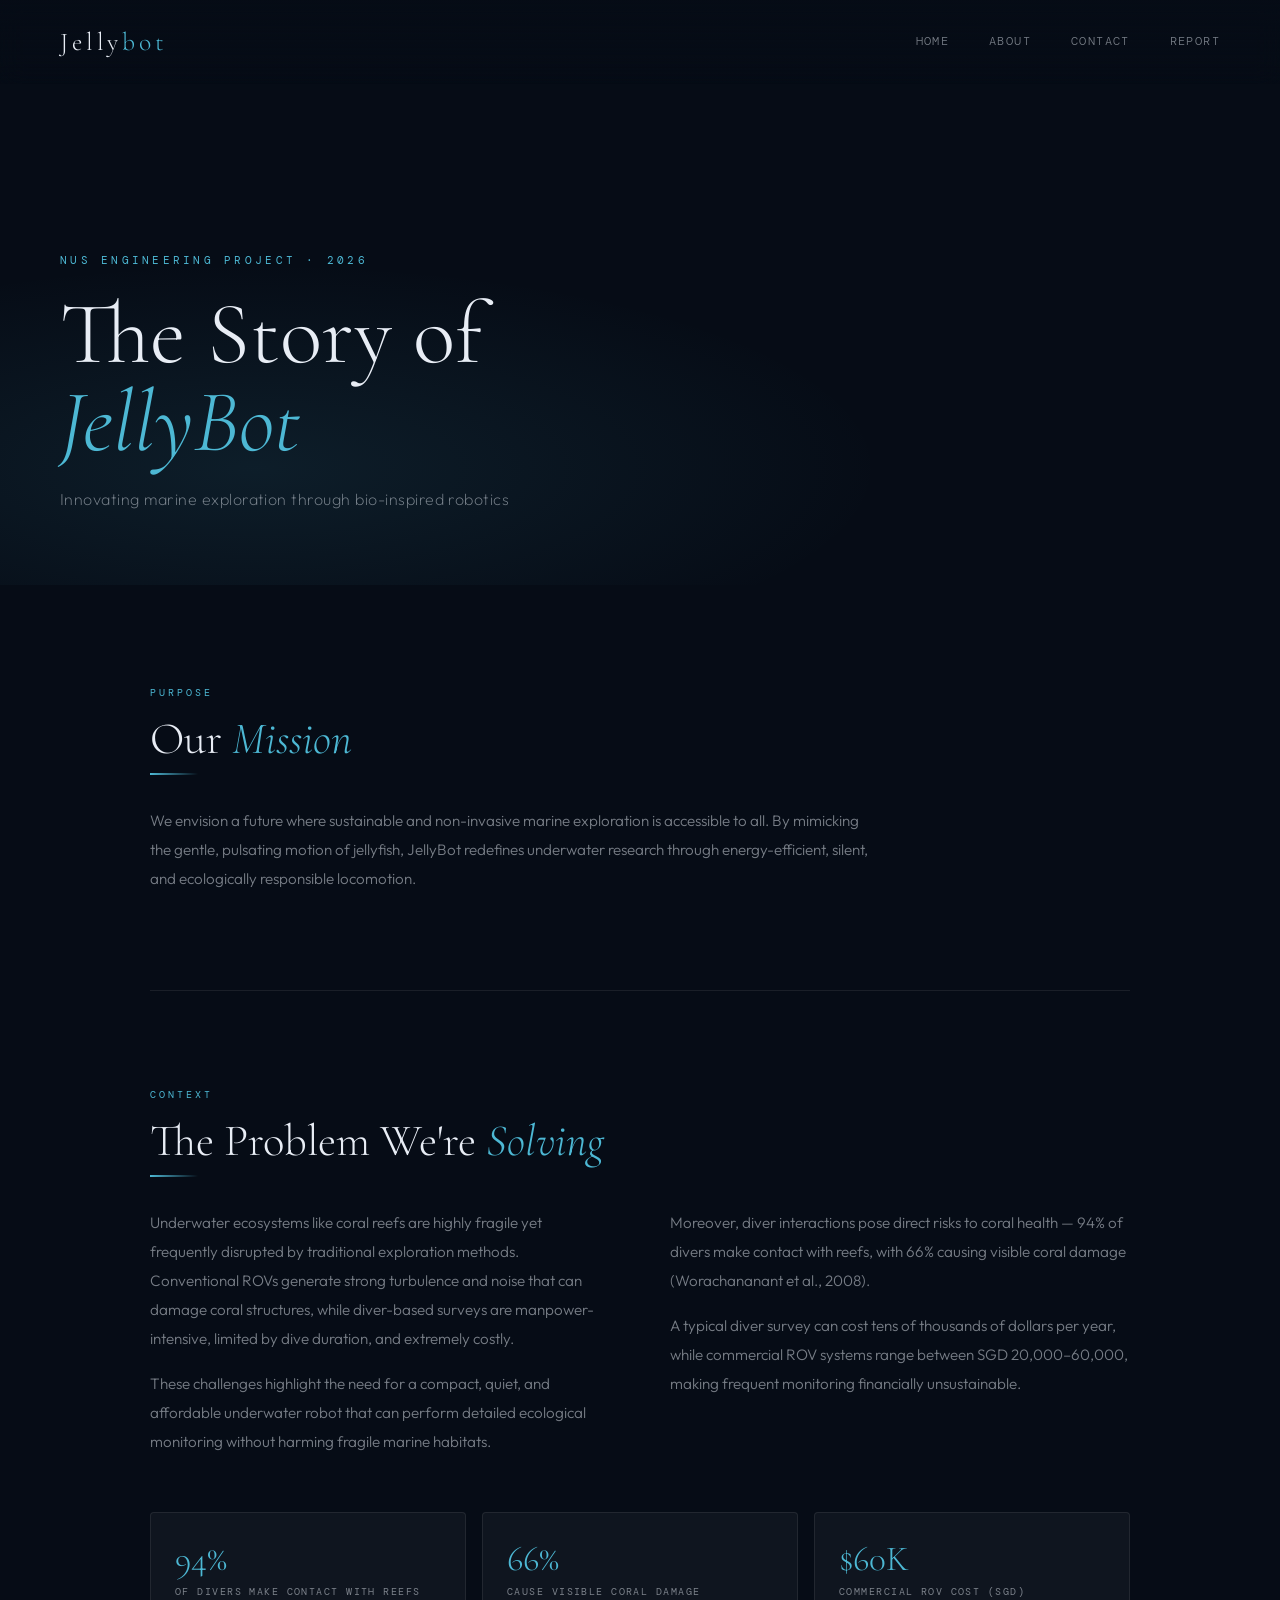
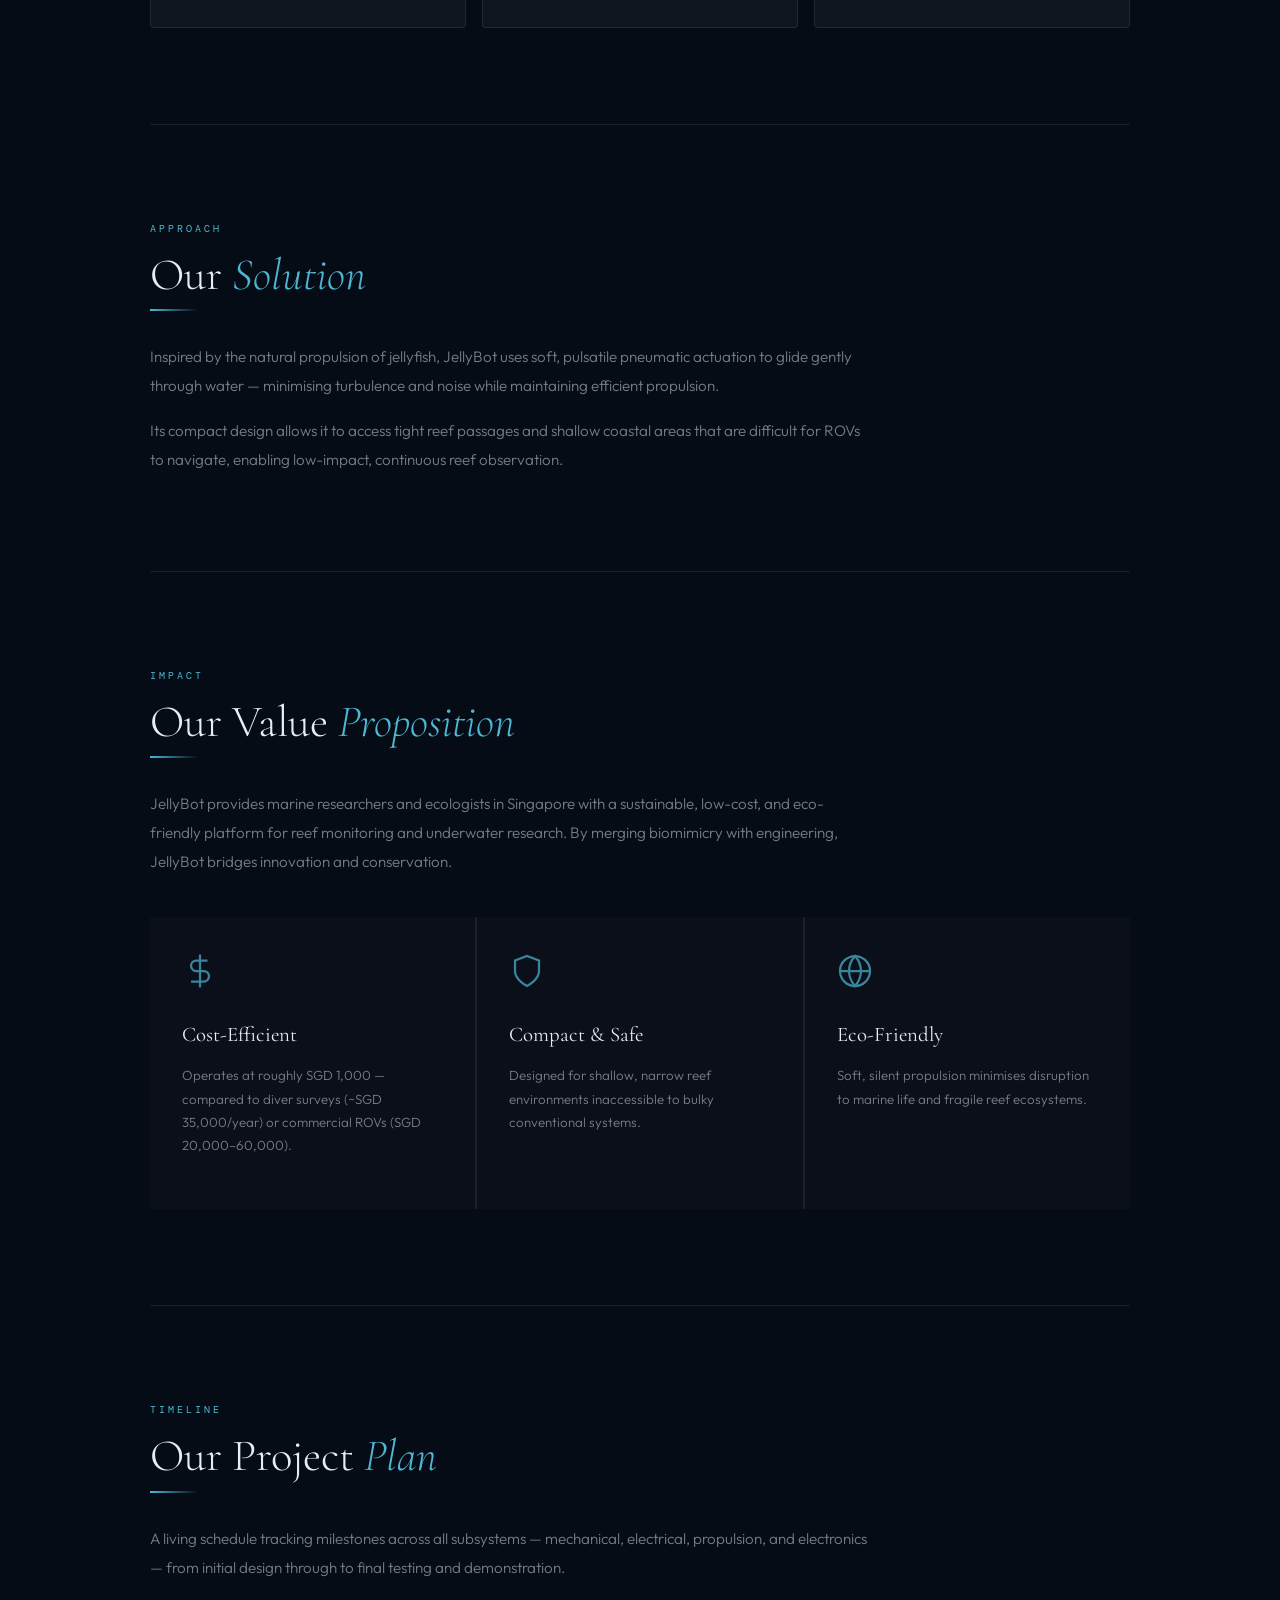
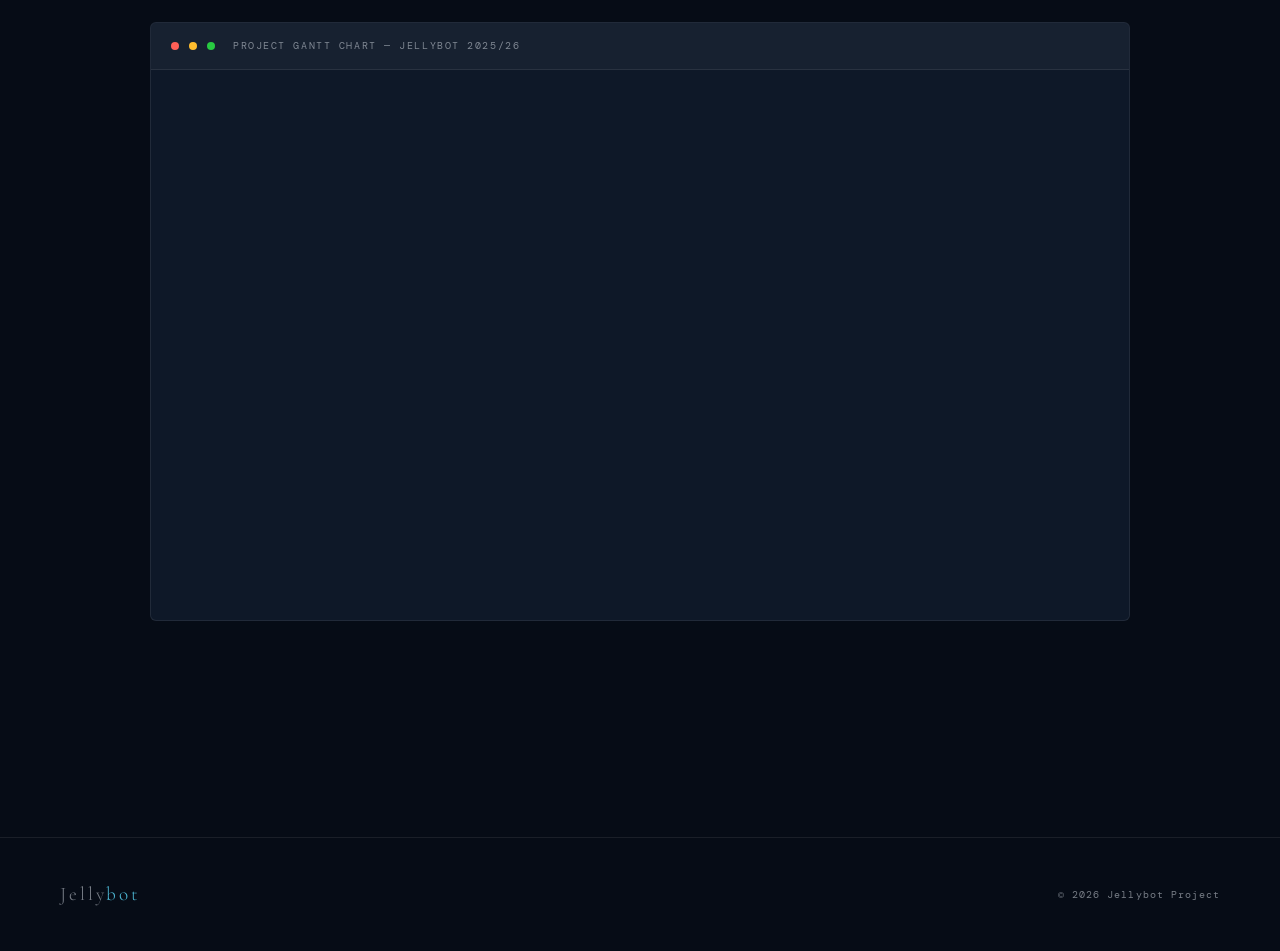
==== commit 9e00f206: "Update about.html" ====
--- a/about.html
+++ b/about.html
@@ -442,7 +442,7 @@
     <div class="hero-bg"></div>
     <div class="hero-overlay"></div>
     <div class="hero-content">
-      <span class="hero-eyebrow">NUS Engineering Project · 2025</span>
+      <span class="hero-eyebrow">NUS Engineering Project · 2026</span>
       <h1>The Story of<br><em>JellyBot</em></h1>
       <p class="hero-sub">Innovating marine exploration through bio-inspired robotics</p>
     </div>
@@ -554,7 +554,7 @@
           <div class="dot dot-r"></div>
           <div class="dot dot-y"></div>
           <div class="dot dot-g"></div>
-          <span style="margin-left: 8px;">Project Gantt Chart — JellyBot 2025</span>
+          <span style="margin-left: 8px;">Project Gantt Chart — JellyBot 2025/26</span>
         </div>
         <div class="spreadsheet-container">
           <iframe src="https://docs.google.com/spreadsheets/d/e/2PACX-1vRmkAxV5fVDMlaFTGk1D9_-tDHMLEV_ZLCKX9GaID626hc1k_u2Bw11bNllf9hy5wlKJe0lLvgFqDdh/pubhtml?widget=true&headers=false"></iframe>
@@ -567,7 +567,7 @@
   <!-- Footer -->
   <footer>
     <span class="footer-logo">Jelly<span>bot</span></span>
-    <p>© 2025 Jellybot Project</p>
+    <p>© 2026 Jellybot Project</p>
   </footer>
 
   <script>
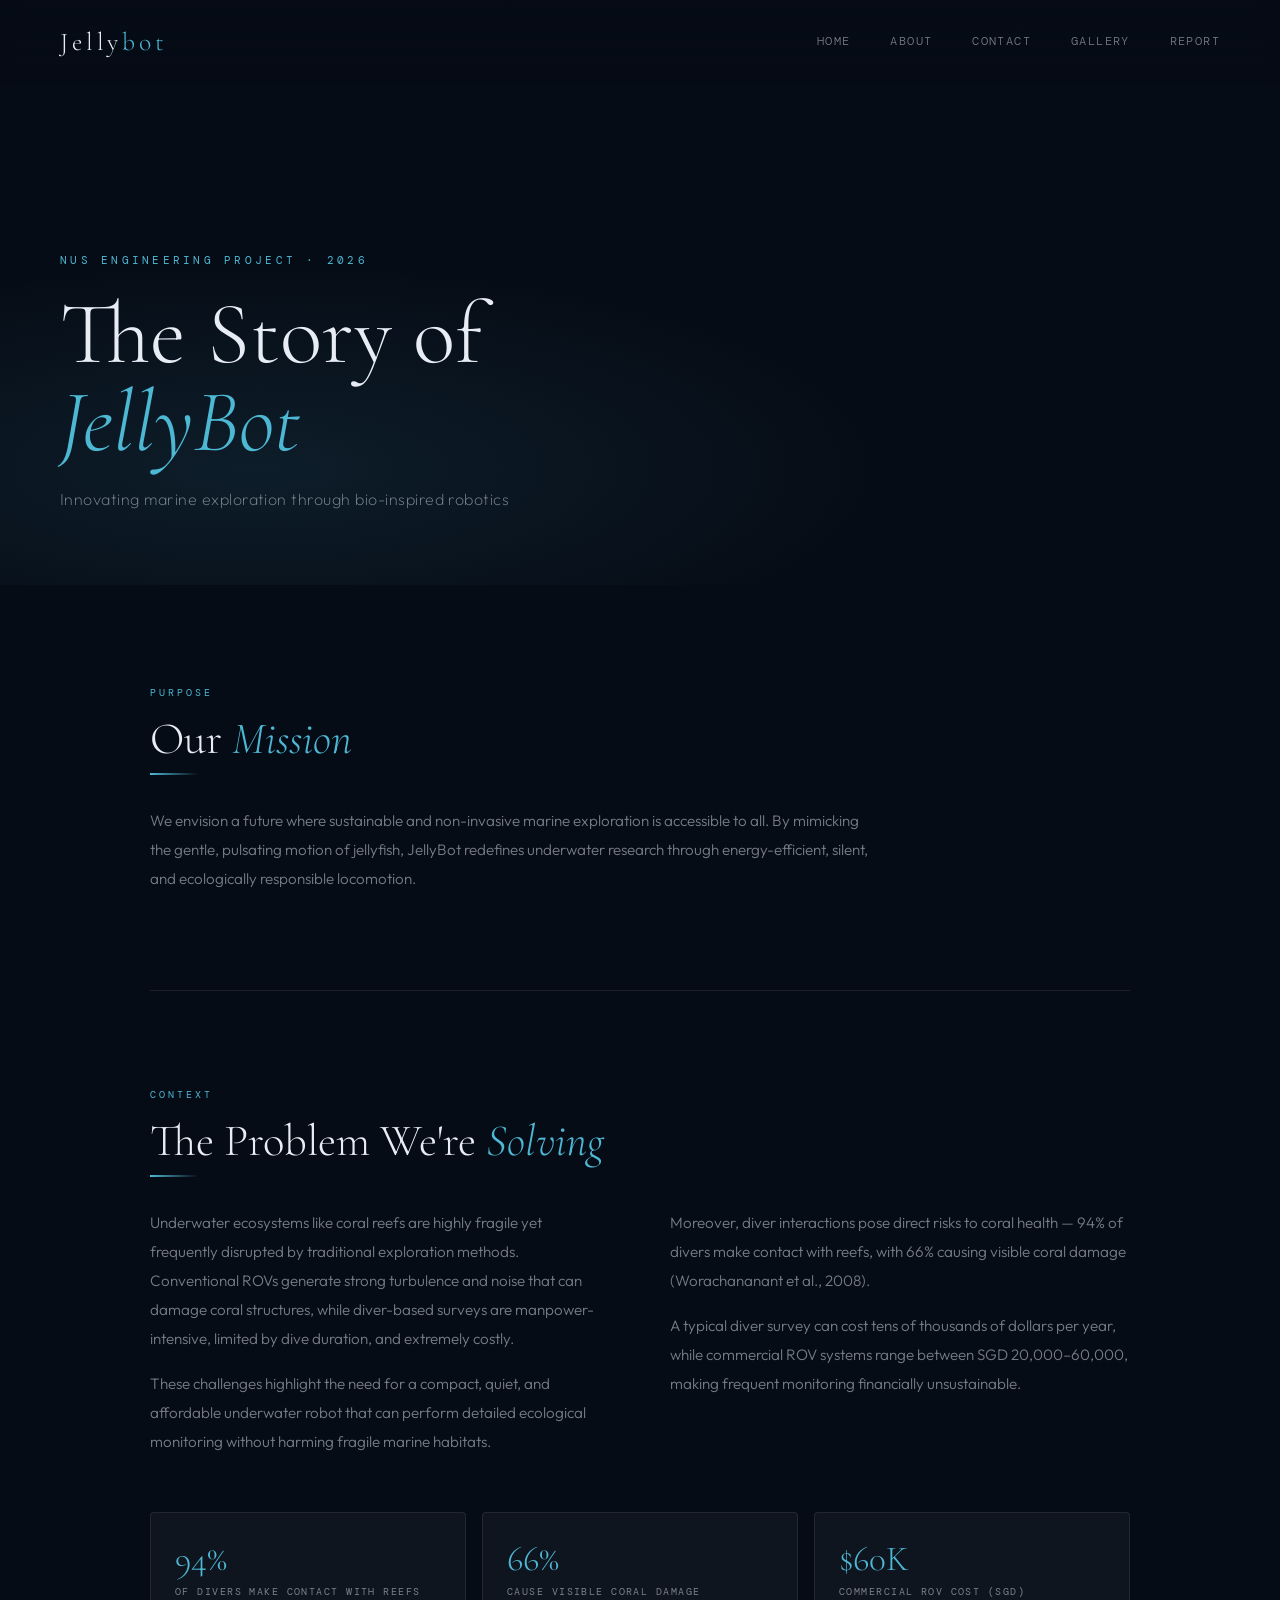
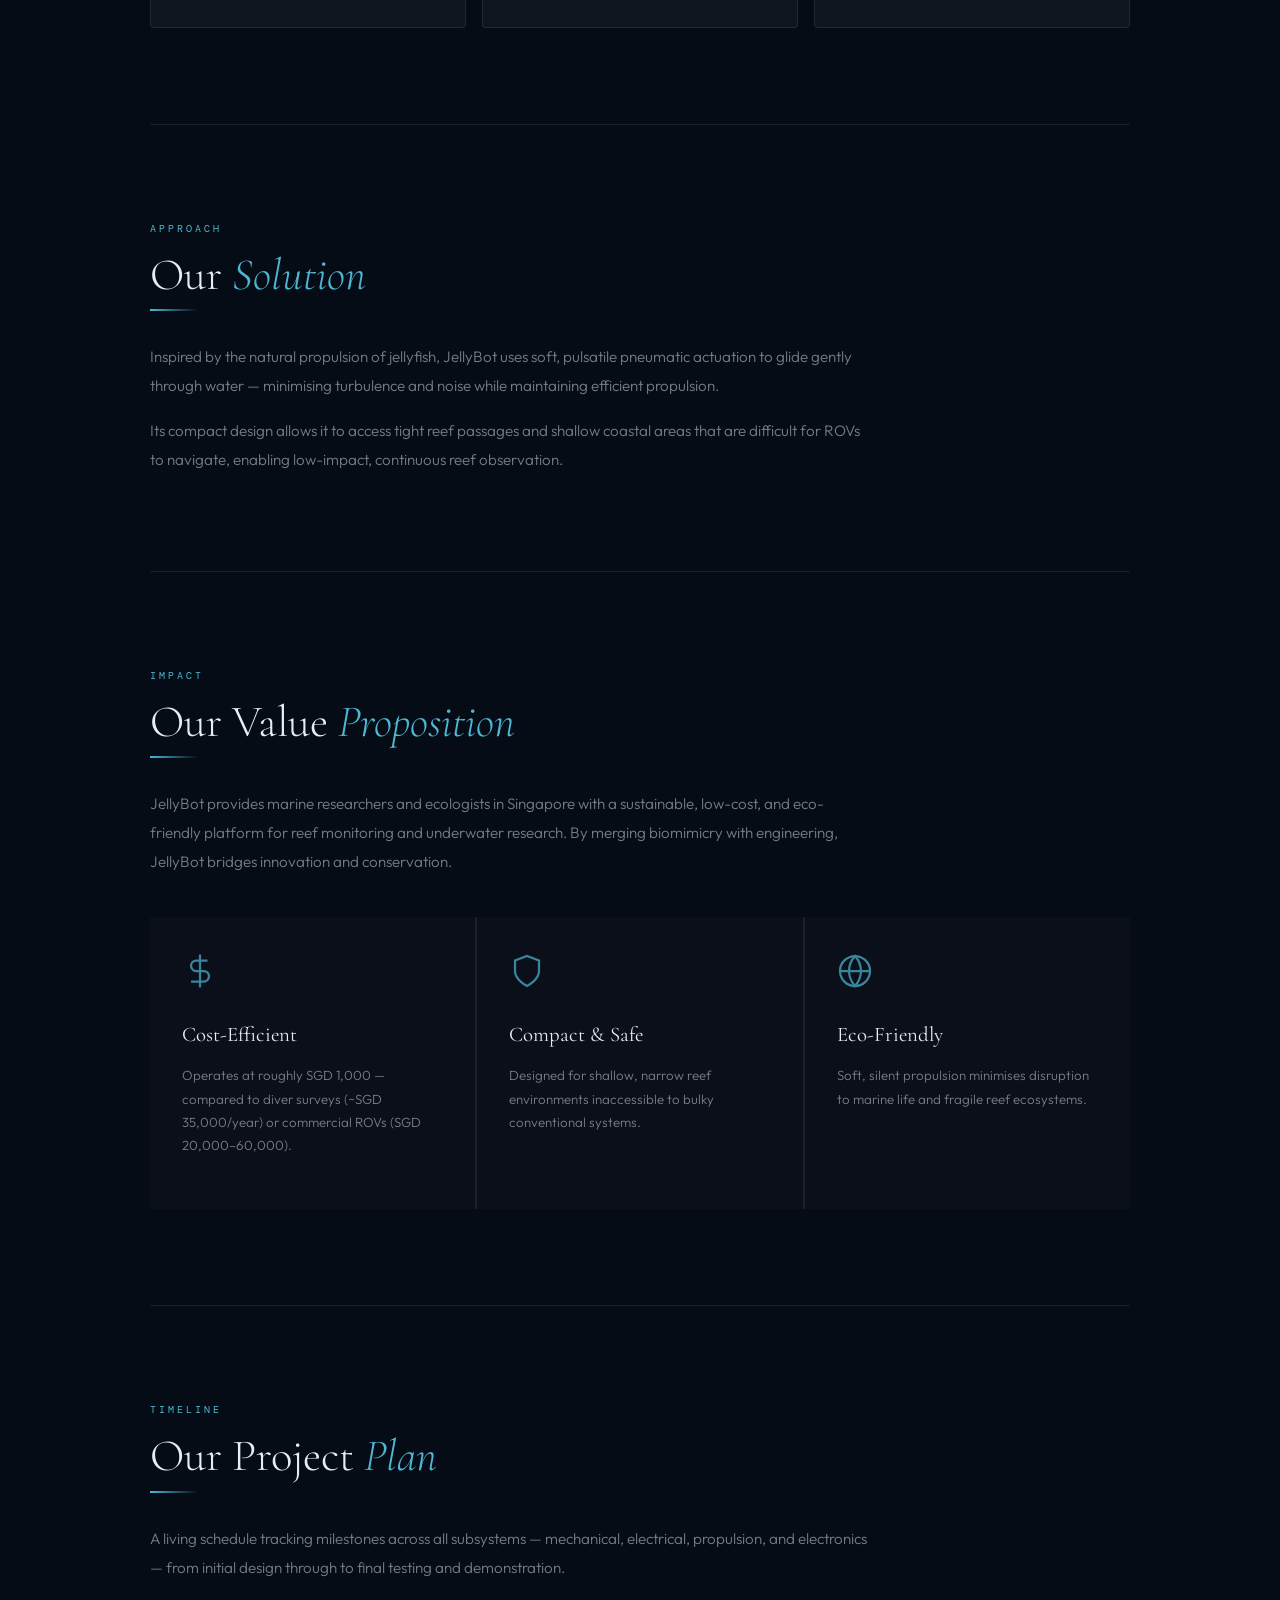
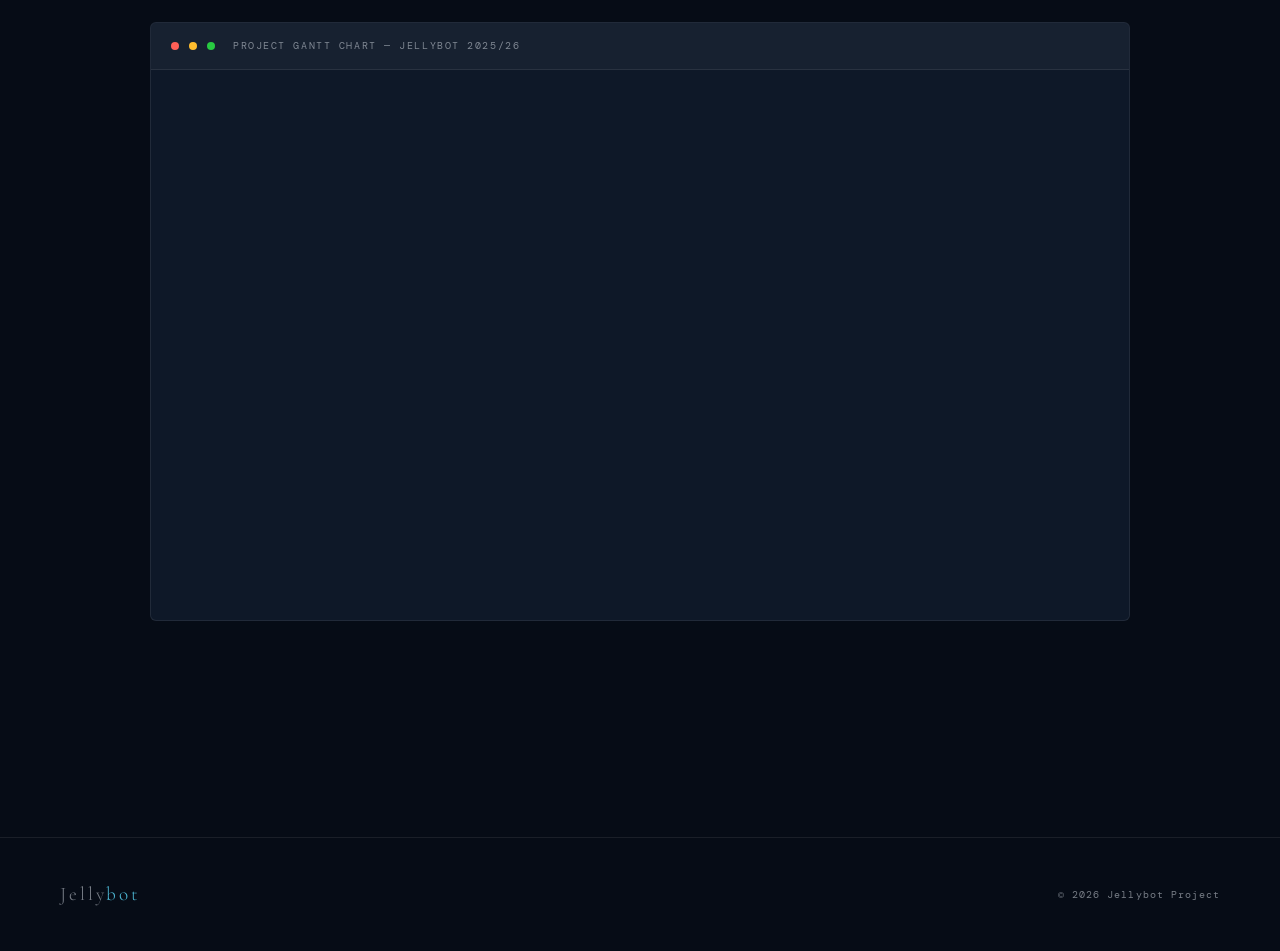
==== commit 173478e8: "Update about.html" ====
--- a/about.html
+++ b/about.html
@@ -433,6 +433,7 @@
       <a href="index.html">Home</a>
       <a href="about.html">About</a>
       <a href="contact.html">Contact</a>
+      <a href="gallery.html">Gallery</a>
       <a href="report/report.html">Report</a>
     </nav>
   </header>
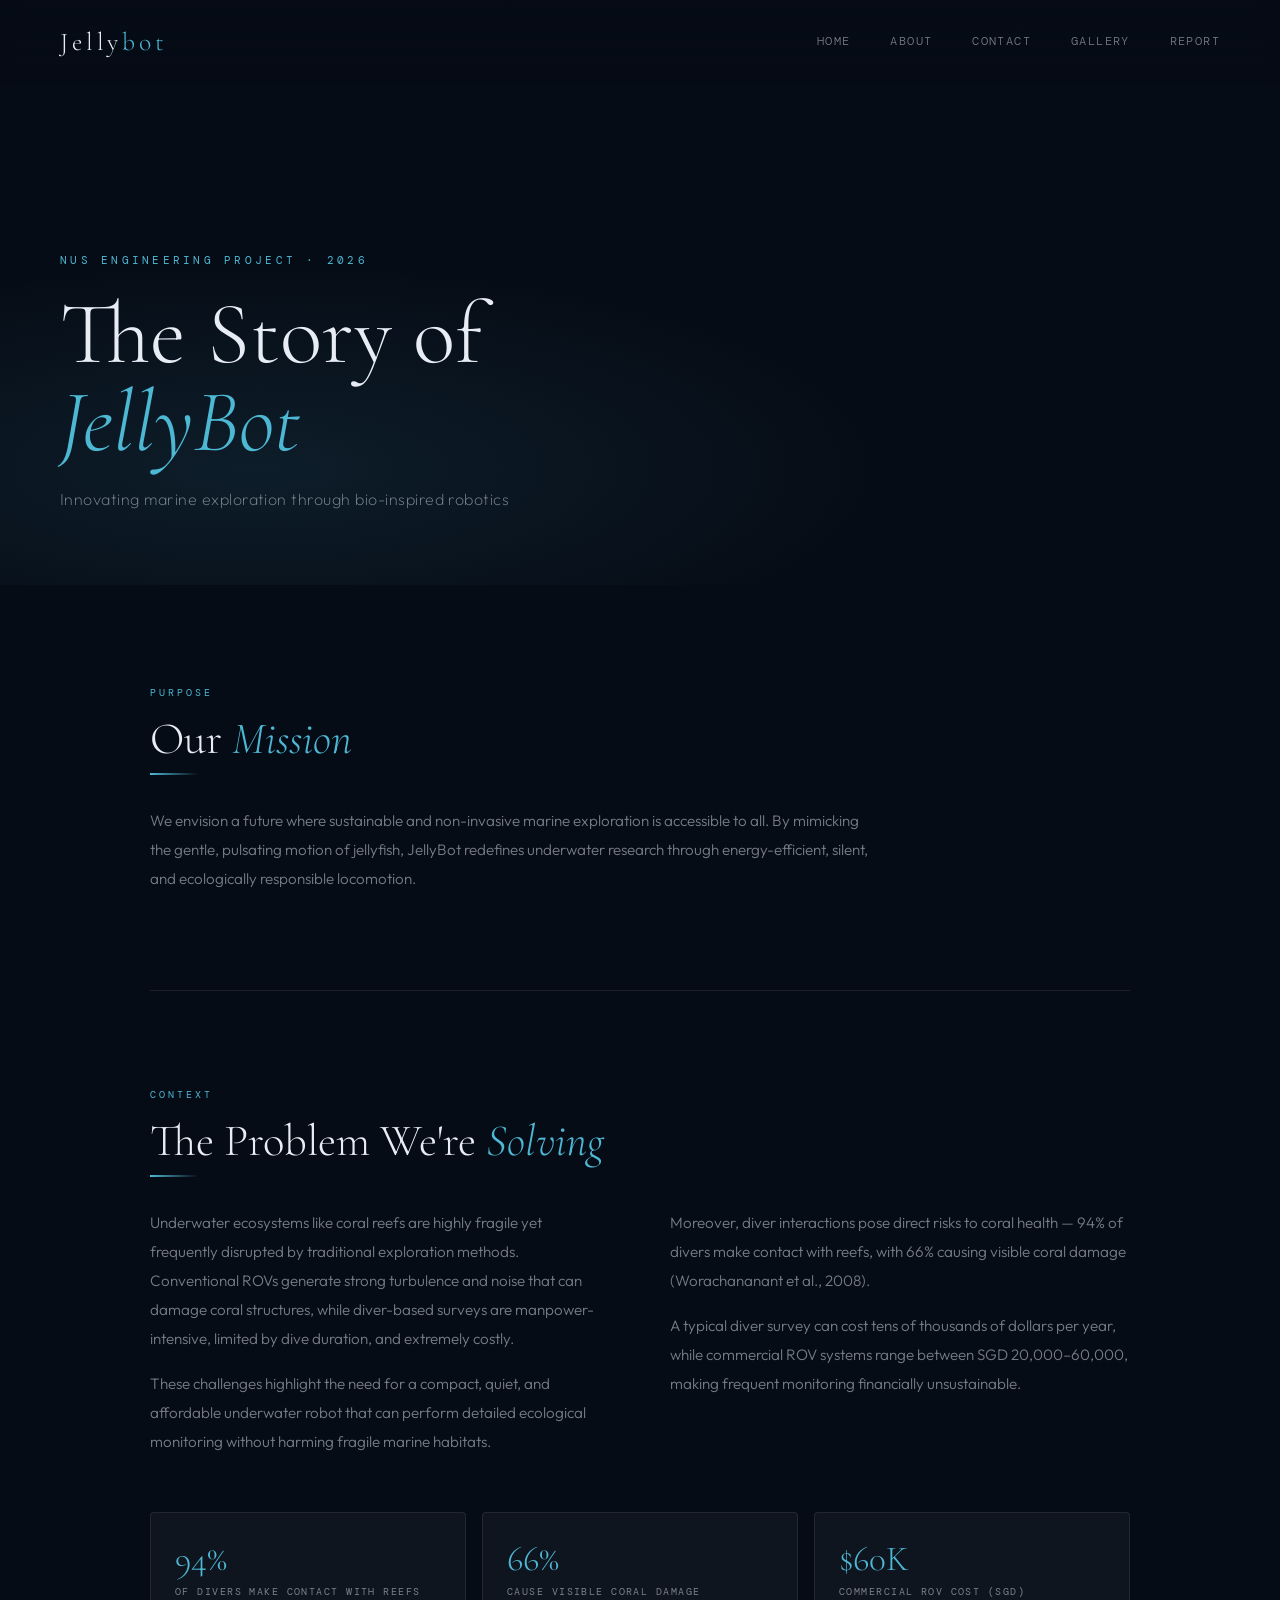
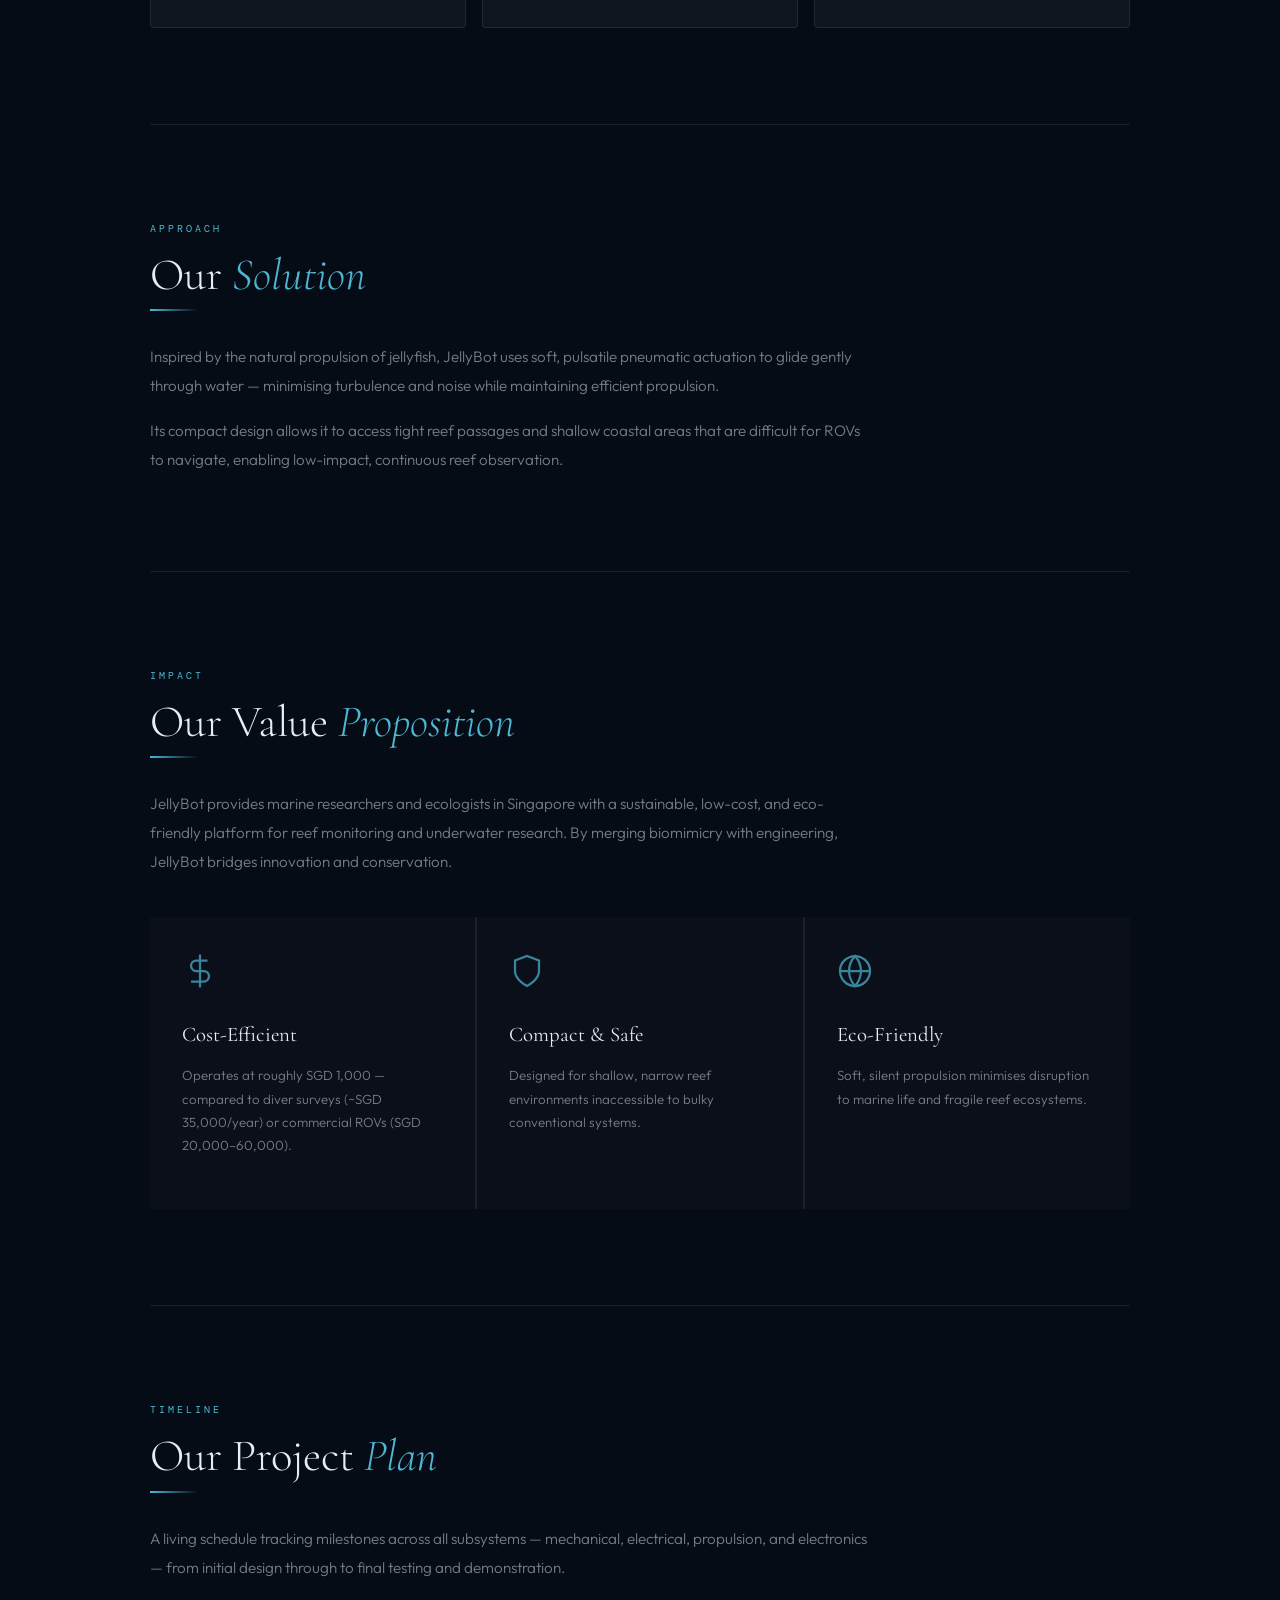
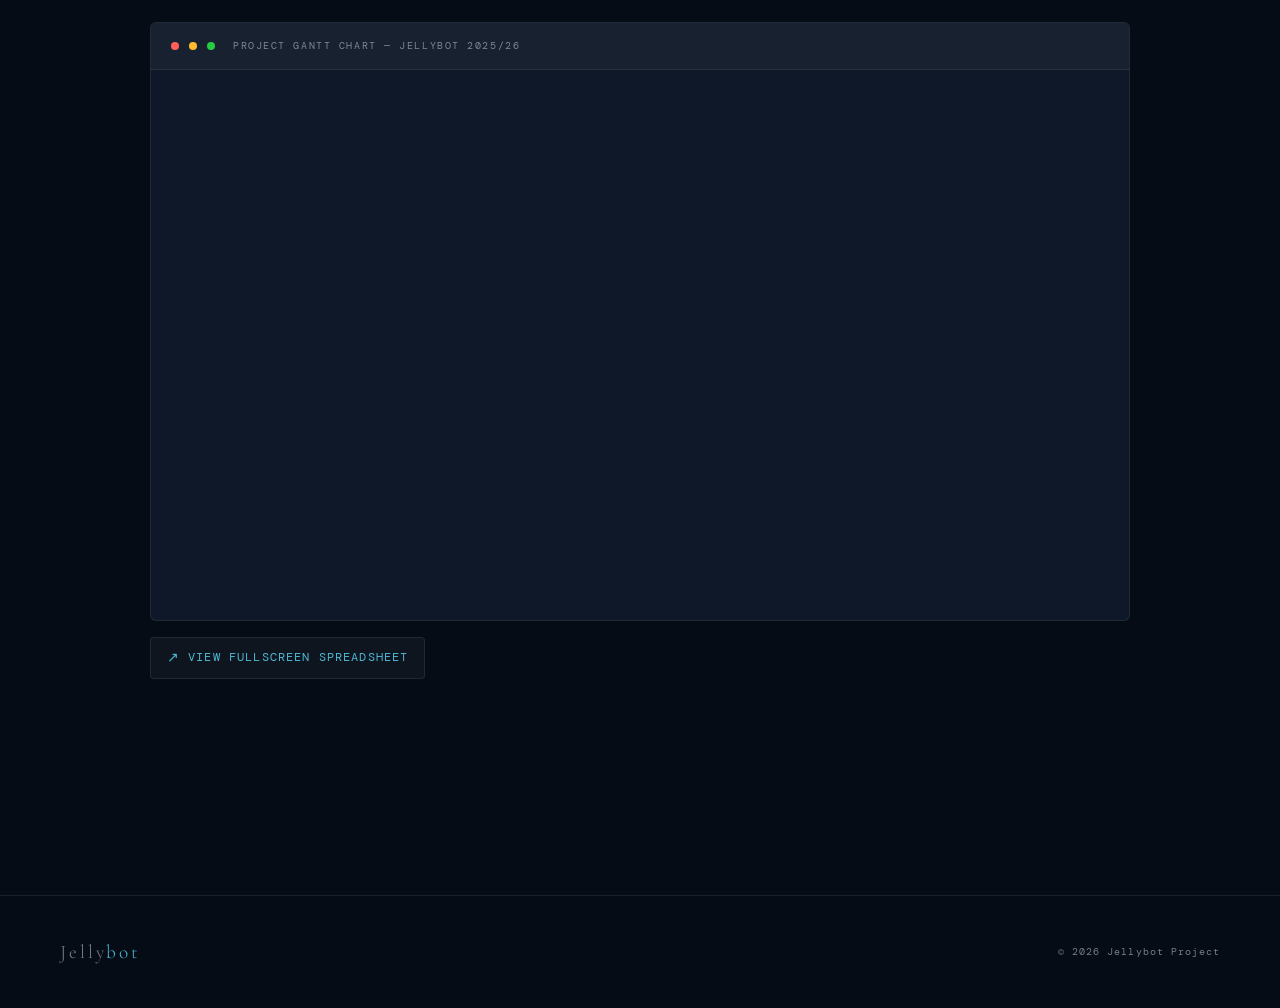
==== commit cd832229: "Update about.html" ====
--- a/about.html
+++ b/about.html
@@ -403,6 +403,35 @@
       color: var(--muted);
     }
 
+    /* ─── Project Plan Clickable Link ────────────────────────────────────── */
+    .external-sheet-link {
+    display: inline-flex;
+    align-items: center;
+    margin-top: 16px;
+    font-family: 'DM Mono', monospace;
+    font-size: 0.72em;
+    color: var(--accent);
+    text-transform: uppercase;
+    text-decoration: none;
+    letter-spacing: 0.1em;
+    transition: opacity 0.3s ease;
+    border: 1px solid var(--glass-border);
+    padding: 8px 16px;
+    border-radius: 4px;
+    background: var(--glass);
+  }
+  
+  .external-sheet-link:hover {
+    background: var(--accent-dim);
+    border-color: var(--accent);
+    opacity: 0.8;
+  }
+  
+  .external-sheet-link span {
+    margin-right: 8px;
+    font-size: 1.2em;
+  }
+
     /* ─── RESPONSIVE ────────────────────────────────── */
     @media (max-width: 900px) {
       header { padding: 16px 32px; }
@@ -544,7 +573,7 @@
     <div class="section-divider"></div>
 
     <!-- Project Plan -->
-    <div class="about-section" id="plan">
+      <div class="about-section" id="plan">
       <span class="section-label">Timeline</span>
       <h2>Our Project <em>Plan</em></h2>
       <div class="section-rule"></div>
@@ -561,6 +590,12 @@
           <iframe src="https://docs.google.com/spreadsheets/d/e/2PACX-1vRmkAxV5fVDMlaFTGk1D9_-tDHMLEV_ZLCKX9GaID626hc1k_u2Bw11bNllf9hy5wlKJe0lLvgFqDdh/pubhtml?widget=true&headers=false"></iframe>
         </div>
       </div>
+
+      <a href="https://docs.google.com/spreadsheets/d/1zzqf9wmI5woZz1IhgT2JijTZPJ7loHcgYFy9XiZp2Vg/edit?usp=sharing" 
+         target="_blank" 
+         class="external-sheet-link">
+         <span>&#8599;</span> View Fullscreen Spreadsheet
+      </a>
     </div>
 
   </div>
